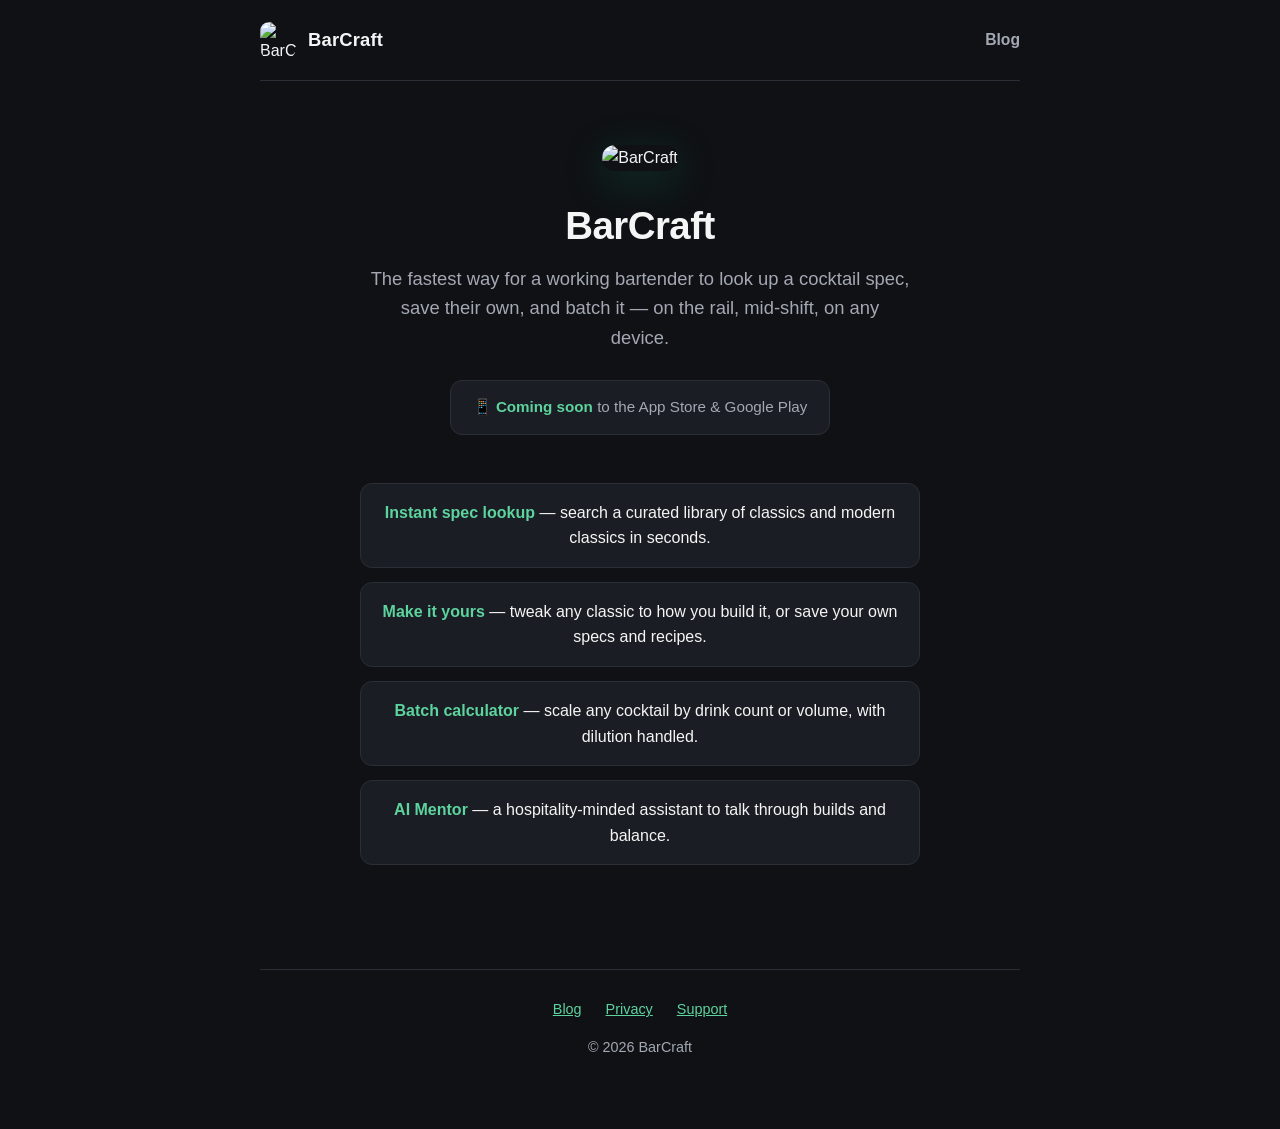
==== index.html @ f0ace75f "site: add Blog nav link (header + footer) on all pages Points barcraft.bar visitors to the new /blog" ====
<!DOCTYPE html>
<html lang="en">
<head>
  <meta charset="UTF-8" />
  <meta name="viewport" content="width=device-width, initial-scale=1.0" />
  <title>BarCraft — cocktail specs for working bartenders</title>
  <meta name="description" content="The fastest way for a working bartender to look up a cocktail spec, save their own, and batch it — on the rail, mid-shift, on any device." />
  <link rel="icon" href="assets/favicon.png" />
  <link rel="stylesheet" href="styles.css" />
</head>
<body>
  <header class="site-header wrap">
    <img src="assets/logo.png" alt="BarCraft logo" />
    <a href="index.html"><span class="name">BarCraft</span></a>
    <nav class="site-nav">
      <a href="blog/">Blog</a>
    </nav>
  </header>

  <main class="wrap">
    <section class="hero">
      <img class="logo" src="assets/logo.png" alt="BarCraft" />
      <h1>BarCraft</h1>
      <p class="tagline">The fastest way for a working bartender to look up a cocktail spec, save their own, and batch it — on the rail, mid-shift, on any device.</p>
      <div class="download">📱 <strong>Coming soon</strong> to the App Store &amp; Google Play</div>

      <ul class="features">
        <li><b>Instant spec lookup</b> — search a curated library of classics and modern classics in seconds.</li>
        <li><b>Make it yours</b> — tweak any classic to how you build it, or save your own specs and recipes.</li>
        <li><b>Batch calculator</b> — scale any cocktail by drink count or volume, with dilution handled.</li>
        <li><b>AI Mentor</b> — a hospitality-minded assistant to talk through builds and balance.</li>
      </ul>
    </section>
  </main>

  <footer class="site-footer wrap">
    <div>
      <a href="blog/">Blog</a>
      <a href="privacy.html">Privacy</a>
      <a href="support.html">Support</a>
    </div>
    <p>&copy; 2026 BarCraft</p>
  </footer>
</body>
</html>
---- styles.css ----
:root {
  --accent: #12996a;
  --accent-bright: #5dd39e;
  --bg: #0f1115;
  --surface: #1a1d23;
  --text: #f5f5f5;
  --muted: #a3a8b3;
  --border: #2a2e37;
  --maxw: 760px;
}

* { box-sizing: border-box; }

html { scroll-behavior: smooth; }

body {
  margin: 0;
  background: var(--bg);
  color: var(--text);
  font-family: -apple-system, BlinkMacSystemFont, "Segoe UI", Roboto, Helvetica, Arial, sans-serif;
  line-height: 1.6;
  -webkit-font-smoothing: antialiased;
}

a { color: var(--accent-bright); }
a:hover { color: #7fe3b6; }

.wrap {
  max-width: var(--maxw);
  margin: 0 auto;
  padding: 0 20px;
}

/* Header */
.site-header {
  display: flex;
  align-items: center;
  gap: 12px;
  padding: 22px 0;
  border-bottom: 1px solid var(--border);
}
.site-header img { width: 36px; height: 36px; border-radius: 9px; }
.site-header .name { font-weight: 700; font-size: 1.15rem; letter-spacing: 0.2px; }
.site-header a { color: var(--text); text-decoration: none; }
.site-nav { margin-left: auto; display: flex; gap: 20px; }
.site-nav a { color: var(--muted); font-weight: 600; font-size: 0.98rem; }
.site-nav a:hover { color: var(--accent-bright); }

/* Hero */
.hero {
  text-align: center;
  padding: 64px 0 40px;
}
.hero img.logo {
  width: 104px; height: 104px; border-radius: 24px;
  box-shadow: 0 10px 40px rgba(18, 153, 106, 0.25);
}
.hero h1 {
  font-size: 2.4rem;
  margin: 24px 0 8px;
  letter-spacing: -0.5px;
}
.hero .tagline {
  color: var(--muted);
  font-size: 1.15rem;
  max-width: 540px;
  margin: 0 auto 28px;
}

/* Download */
.download {
  display: inline-block;
  background: var(--surface);
  border: 1px solid var(--border);
  border-radius: 12px;
  padding: 14px 22px;
  color: var(--muted);
  font-size: 0.95rem;
}
.download strong { color: var(--accent-bright); }

/* Features */
.features {
  list-style: none;
  padding: 0;
  margin: 48px auto 0;
  max-width: 560px;
  display: grid;
  gap: 14px;
}
.features li {
  background: var(--surface);
  border: 1px solid var(--border);
  border-radius: 12px;
  padding: 16px 18px;
}
.features li b { color: var(--accent-bright); }

/* Content pages */
.page { padding: 40px 0 24px; }
.page h1 { font-size: 1.9rem; margin-bottom: 4px; }
.page .effective { color: var(--muted); font-size: 0.9rem; margin-top: 0; }
.page h2 { font-size: 1.25rem; margin-top: 36px; color: var(--accent-bright); }
.page ul { padding-left: 20px; }
.page li { margin: 6px 0; }

/* Footer */
.site-footer {
  border-top: 1px solid var(--border);
  margin-top: 64px;
  padding: 28px 0 56px;
  text-align: center;
  color: var(--muted);
  font-size: 0.9rem;
}
.site-footer a { margin: 0 10px; }

@media (max-width: 520px) {
  .hero { padding: 44px 0 28px; }
  .hero h1 { font-size: 1.9rem; }
  .hero .tagline { font-size: 1.05rem; }
}
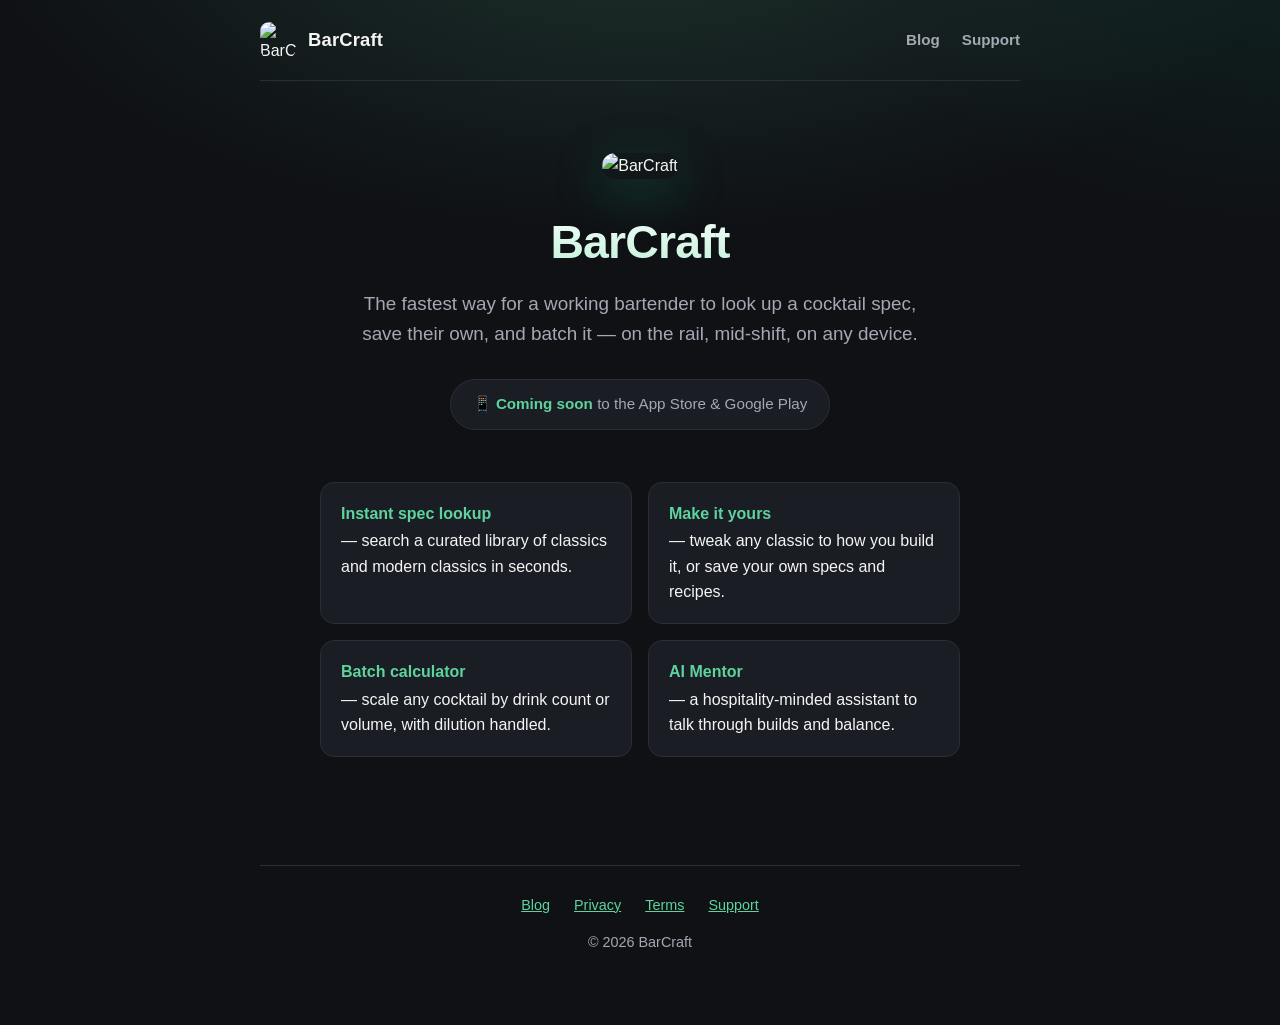
==== commit 8f601259: "site: add Terms of Use (EULA + UGC zero-tolerance) + refreshed landing design New terms.html (App St" ====
--- a/index.html
+++ b/index.html
@@ -10,10 +10,13 @@
 </head>
 <body>
   <header class="site-header wrap">
-    <img src="assets/logo.png" alt="BarCraft logo" />
-    <a href="index.html"><span class="name">BarCraft</span></a>
-    <nav class="site-nav">
+    <a class="brand" href="index.html">
+      <img src="assets/logo.png" alt="BarCraft logo" />
+      <span class="name">BarCraft</span>
+    </a>
+    <nav>
       <a href="blog/">Blog</a>
+      <a href="support.html">Support</a>
     </nav>
   </header>
 
@@ -37,6 +40,7 @@
     <div>
       <a href="blog/">Blog</a>
       <a href="privacy.html">Privacy</a>
+      <a href="terms.html">Terms</a>
       <a href="support.html">Support</a>
     </div>
     <p>&copy; 2026 BarCraft</p>
--- a/styles.css
+++ b/styles.css
@@ -20,6 +20,11 @@
   font-family: -apple-system, BlinkMacSystemFont, "Segoe UI", Roboto, Helvetica, Arial, sans-serif;
   line-height: 1.6;
   -webkit-font-smoothing: antialiased;
+  /* Soft green glow behind the hero so the page reads intentional, not flat. */
+  background-image:
+    radial-gradient(1100px 520px at 50% -8%, rgba(93, 211, 158, 0.16), transparent 60%),
+    radial-gradient(700px 400px at 100% 0%, rgba(18, 153, 106, 0.10), transparent 55%);
+  background-repeat: no-repeat;
 }
 
 a { color: var(--accent-bright); }
@@ -39,32 +44,41 @@
   padding: 22px 0;
   border-bottom: 1px solid var(--border);
 }
+.site-header .brand { display: flex; align-items: center; gap: 12px; }
 .site-header img { width: 36px; height: 36px; border-radius: 9px; }
 .site-header .name { font-weight: 700; font-size: 1.15rem; letter-spacing: 0.2px; }
 .site-header a { color: var(--text); text-decoration: none; }
-.site-nav { margin-left: auto; display: flex; gap: 20px; }
-.site-nav a { color: var(--muted); font-weight: 600; font-size: 0.98rem; }
-.site-nav a:hover { color: var(--accent-bright); }
+.site-header nav { margin-left: auto; display: flex; gap: 22px; }
+.site-header nav a {
+  color: var(--muted);
+  font-size: 0.95rem;
+  font-weight: 600;
+}
+.site-header nav a:hover { color: var(--accent-bright); }
 
 /* Hero */
 .hero {
   text-align: center;
-  padding: 64px 0 40px;
+  padding: 72px 0 44px;
 }
 .hero img.logo {
-  width: 104px; height: 104px; border-radius: 24px;
-  box-shadow: 0 10px 40px rgba(18, 153, 106, 0.25);
+  width: 112px; height: 112px; border-radius: 26px;
+  box-shadow: 0 14px 50px rgba(18, 153, 106, 0.35);
 }
 .hero h1 {
-  font-size: 2.4rem;
-  margin: 24px 0 8px;
-  letter-spacing: -0.5px;
+  font-size: 2.9rem;
+  margin: 26px 0 10px;
+  letter-spacing: -0.8px;
+  background: linear-gradient(180deg, #ffffff, #b7f0d4);
+  -webkit-background-clip: text;
+  background-clip: text;
+  color: transparent;
 }
 .hero .tagline {
   color: var(--muted);
-  font-size: 1.15rem;
-  max-width: 540px;
-  margin: 0 auto 28px;
+  font-size: 1.18rem;
+  max-width: 560px;
+  margin: 0 auto 30px;
 }
 
 /* Download */
@@ -72,8 +86,8 @@
   display: inline-block;
   background: var(--surface);
   border: 1px solid var(--border);
-  border-radius: 12px;
-  padding: 14px 22px;
+  border-radius: 999px;
+  padding: 12px 22px;
   color: var(--muted);
   font-size: 0.95rem;
 }
@@ -83,18 +97,25 @@
 .features {
   list-style: none;
   padding: 0;
-  margin: 48px auto 0;
-  max-width: 560px;
+  margin: 52px auto 0;
+  max-width: 640px;
   display: grid;
-  gap: 14px;
+  grid-template-columns: 1fr 1fr;
+  gap: 16px;
+  text-align: left;
 }
 .features li {
   background: var(--surface);
   border: 1px solid var(--border);
-  border-radius: 12px;
-  padding: 16px 18px;
+  border-radius: 14px;
+  padding: 18px 20px;
+  transition: transform 0.15s ease, border-color 0.15s ease;
 }
-.features li b { color: var(--accent-bright); }
+.features li:hover {
+  transform: translateY(-2px);
+  border-color: rgba(93, 211, 158, 0.45);
+}
+.features li b { color: var(--accent-bright); display: block; margin-bottom: 2px; }
 
 /* Content pages */
 .page { padding: 40px 0 24px; }
@@ -115,8 +136,10 @@
 }
 .site-footer a { margin: 0 10px; }
 
-@media (max-width: 520px) {
-  .hero { padding: 44px 0 28px; }
-  .hero h1 { font-size: 1.9rem; }
+@media (max-width: 560px) {
+  .hero { padding: 48px 0 30px; }
+  .hero h1 { font-size: 2.1rem; }
   .hero .tagline { font-size: 1.05rem; }
+  .features { grid-template-columns: 1fr; }
+  .site-header nav { gap: 16px; }
 }
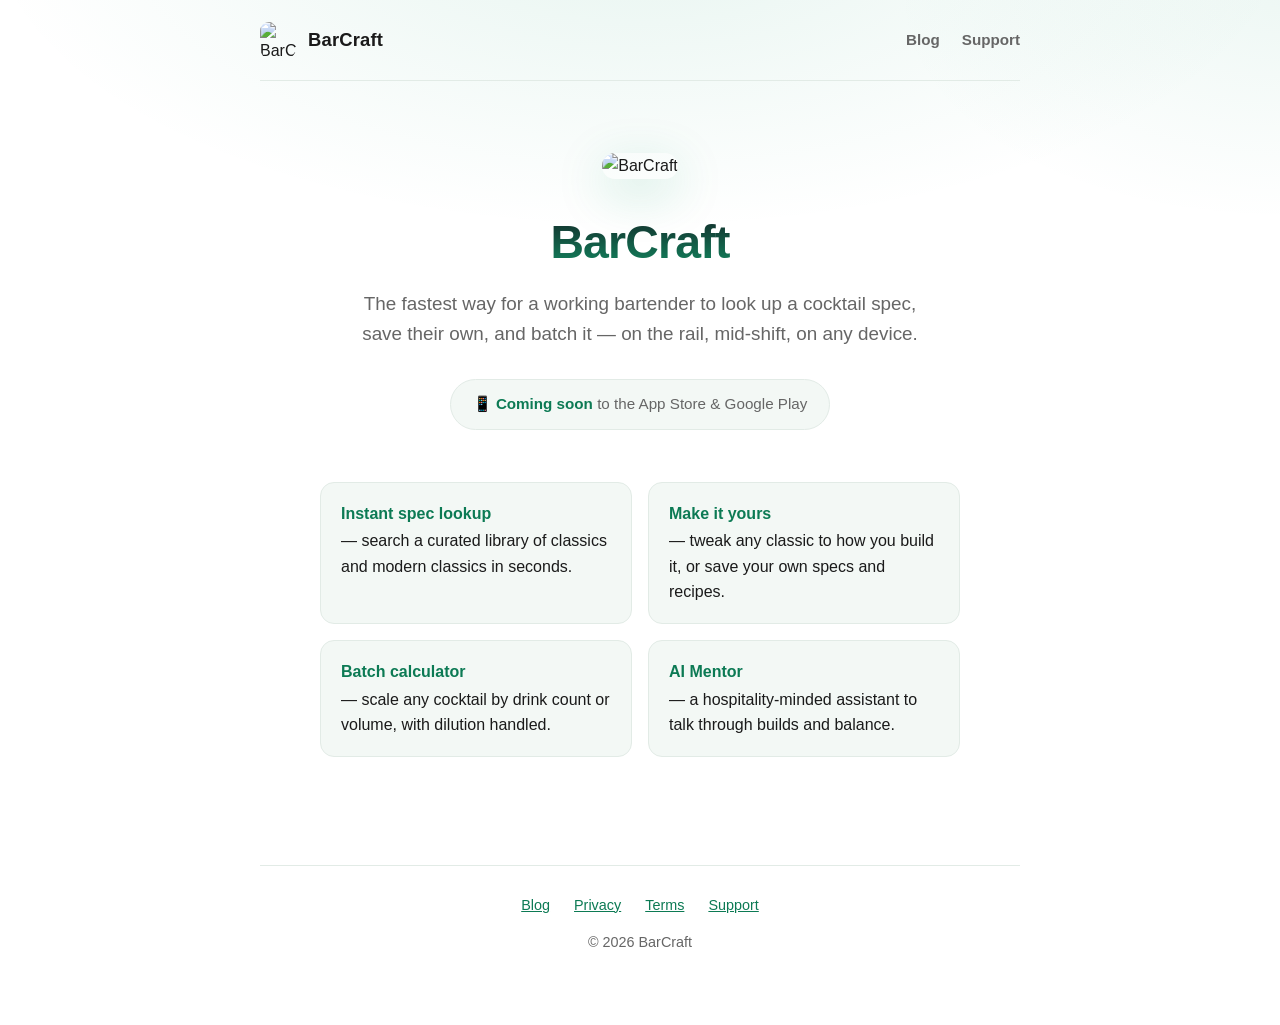
==== commit e42f1be4: "landing: light/dark theme parity + SEO (OG/Twitter/JSON-LD, robots, sitemap) - styles.css now flips " ====
--- a/index.html
+++ b/index.html
@@ -5,8 +5,42 @@
   <meta name="viewport" content="width=device-width, initial-scale=1.0" />
   <title>BarCraft — cocktail specs for working bartenders</title>
   <meta name="description" content="The fastest way for a working bartender to look up a cocktail spec, save their own, and batch it — on the rail, mid-shift, on any device." />
+  <link rel="canonical" href="https://barcraft.bar/" />
   <link rel="icon" href="assets/favicon.png" />
   <link rel="stylesheet" href="styles.css" />
+
+  <meta name="theme-color" media="(prefers-color-scheme: light)" content="#ffffff" />
+  <meta name="theme-color" media="(prefers-color-scheme: dark)" content="#0f1115" />
+
+  <meta property="og:type" content="website" />
+  <meta property="og:site_name" content="BarCraft" />
+  <meta property="og:title" content="BarCraft — cocktail specs for working bartenders" />
+  <meta property="og:description" content="Look up a cocktail spec, make it yours, and batch it — on the rail, mid-shift, on any device." />
+  <meta property="og:url" content="https://barcraft.bar/" />
+  <meta property="og:image" content="https://barcraft.bar/assets/og-image.png" />
+  <meta property="og:image:width" content="1200" />
+  <meta property="og:image:height" content="630" />
+  <meta property="og:image:alt" content="BarCraft — cocktail specs for working bartenders" />
+  <meta name="twitter:card" content="summary_large_image" />
+  <meta name="twitter:title" content="BarCraft — cocktail specs for working bartenders" />
+  <meta name="twitter:description" content="Look up a cocktail spec, make it yours, and batch it — on the rail, mid-shift, on any device." />
+  <meta name="twitter:image" content="https://barcraft.bar/assets/og-image.png" />
+
+  <script type="application/ld+json">
+  {
+    "@context": "https://schema.org",
+    "@type": "SoftwareApplication",
+    "name": "BarCraft",
+    "applicationCategory": "LifestyleApplication",
+    "applicationSubCategory": "Food & Drink",
+    "operatingSystem": "iOS, Android, Web",
+    "url": "https://barcraft.bar/",
+    "image": "https://barcraft.bar/assets/og-image.png",
+    "description": "The fastest way for a working bartender to look up a cocktail spec, save their own, and batch it — on the rail, mid-shift, on any device.",
+    "offers": { "@type": "Offer", "price": "0", "priceCurrency": "USD" },
+    "author": { "@type": "Organization", "name": "BarCraft", "url": "https://barcraft.bar/" }
+  }
+  </script>
 </head>
 <body>
   <header class="site-header wrap">
--- a/styles.css
+++ b/styles.css
@@ -1,12 +1,41 @@
+/* Palette tokens flip with the OS theme. Light values match the blog exporter's
+   template (services/blog_export.py) so home -> blog never changes appearance. */
 :root {
+  color-scheme: light dark;
   --accent: #12996a;
-  --accent-bright: #5dd39e;
-  --bg: #0f1115;
-  --surface: #1a1d23;
-  --text: #f5f5f5;
-  --muted: #a3a8b3;
-  --border: #2a2e37;
+  --accent-ink: #0c7a54;
+  --accent-hover: #12996a;
+  --accent-soft: rgba(18, 153, 106, 0.45);
+  --bg: #ffffff;
+  --surface: #f3f8f5;
+  --text: #1a1a1a;
+  --muted: #666666;
+  --border: #e2ebe6;
+  --glow-1: rgba(18, 153, 106, 0.10);
+  --glow-2: rgba(18, 153, 106, 0.07);
+  --logo-shadow: rgba(18, 153, 106, 0.22);
+  --wordmark-from: #14181f;
+  --wordmark-to: #12996a;
   --maxw: 760px;
+}
+
+@media (prefers-color-scheme: dark) {
+  :root {
+    --accent: #5dd39e;
+    --accent-ink: #5dd39e;
+    --accent-hover: #7fe3b6;
+    --accent-soft: rgba(93, 211, 158, 0.45);
+    --bg: #0f1115;
+    --surface: #1a1d23;
+    --text: #f5f5f5;
+    --muted: #a3a8b3;
+    --border: #2a2e37;
+    --glow-1: rgba(93, 211, 158, 0.16);
+    --glow-2: rgba(18, 153, 106, 0.10);
+    --logo-shadow: rgba(18, 153, 106, 0.35);
+    --wordmark-from: #ffffff;
+    --wordmark-to: #b7f0d4;
+  }
 }
 
 * { box-sizing: border-box; }
@@ -22,13 +51,13 @@
   -webkit-font-smoothing: antialiased;
   /* Soft green glow behind the hero so the page reads intentional, not flat. */
   background-image:
-    radial-gradient(1100px 520px at 50% -8%, rgba(93, 211, 158, 0.16), transparent 60%),
-    radial-gradient(700px 400px at 100% 0%, rgba(18, 153, 106, 0.10), transparent 55%);
+    radial-gradient(1100px 520px at 50% -8%, var(--glow-1), transparent 60%),
+    radial-gradient(700px 400px at 100% 0%, var(--glow-2), transparent 55%);
   background-repeat: no-repeat;
 }
 
-a { color: var(--accent-bright); }
-a:hover { color: #7fe3b6; }
+a { color: var(--accent-ink); }
+a:hover { color: var(--accent-hover); }
 
 .wrap {
   max-width: var(--maxw);
@@ -54,7 +83,7 @@
   font-size: 0.95rem;
   font-weight: 600;
 }
-.site-header nav a:hover { color: var(--accent-bright); }
+.site-header nav a:hover { color: var(--accent-ink); }
 
 /* Hero */
 .hero {
@@ -63,13 +92,13 @@
 }
 .hero img.logo {
   width: 112px; height: 112px; border-radius: 26px;
-  box-shadow: 0 14px 50px rgba(18, 153, 106, 0.35);
+  box-shadow: 0 14px 50px var(--logo-shadow);
 }
 .hero h1 {
   font-size: 2.9rem;
   margin: 26px 0 10px;
   letter-spacing: -0.8px;
-  background: linear-gradient(180deg, #ffffff, #b7f0d4);
+  background: linear-gradient(180deg, var(--wordmark-from), var(--wordmark-to));
   -webkit-background-clip: text;
   background-clip: text;
   color: transparent;
@@ -91,7 +120,7 @@
   color: var(--muted);
   font-size: 0.95rem;
 }
-.download strong { color: var(--accent-bright); }
+.download strong { color: var(--accent-ink); }
 
 /* Features */
 .features {
@@ -113,15 +142,15 @@
 }
 .features li:hover {
   transform: translateY(-2px);
-  border-color: rgba(93, 211, 158, 0.45);
+  border-color: var(--accent-soft);
 }
-.features li b { color: var(--accent-bright); display: block; margin-bottom: 2px; }
+.features li b { color: var(--accent-ink); display: block; margin-bottom: 2px; }
 
 /* Content pages */
 .page { padding: 40px 0 24px; }
 .page h1 { font-size: 1.9rem; margin-bottom: 4px; }
 .page .effective { color: var(--muted); font-size: 0.9rem; margin-top: 0; }
-.page h2 { font-size: 1.25rem; margin-top: 36px; color: var(--accent-bright); }
+.page h2 { font-size: 1.25rem; margin-top: 36px; color: var(--accent-ink); }
 .page ul { padding-left: 20px; }
 .page li { margin: 6px 0; }
 
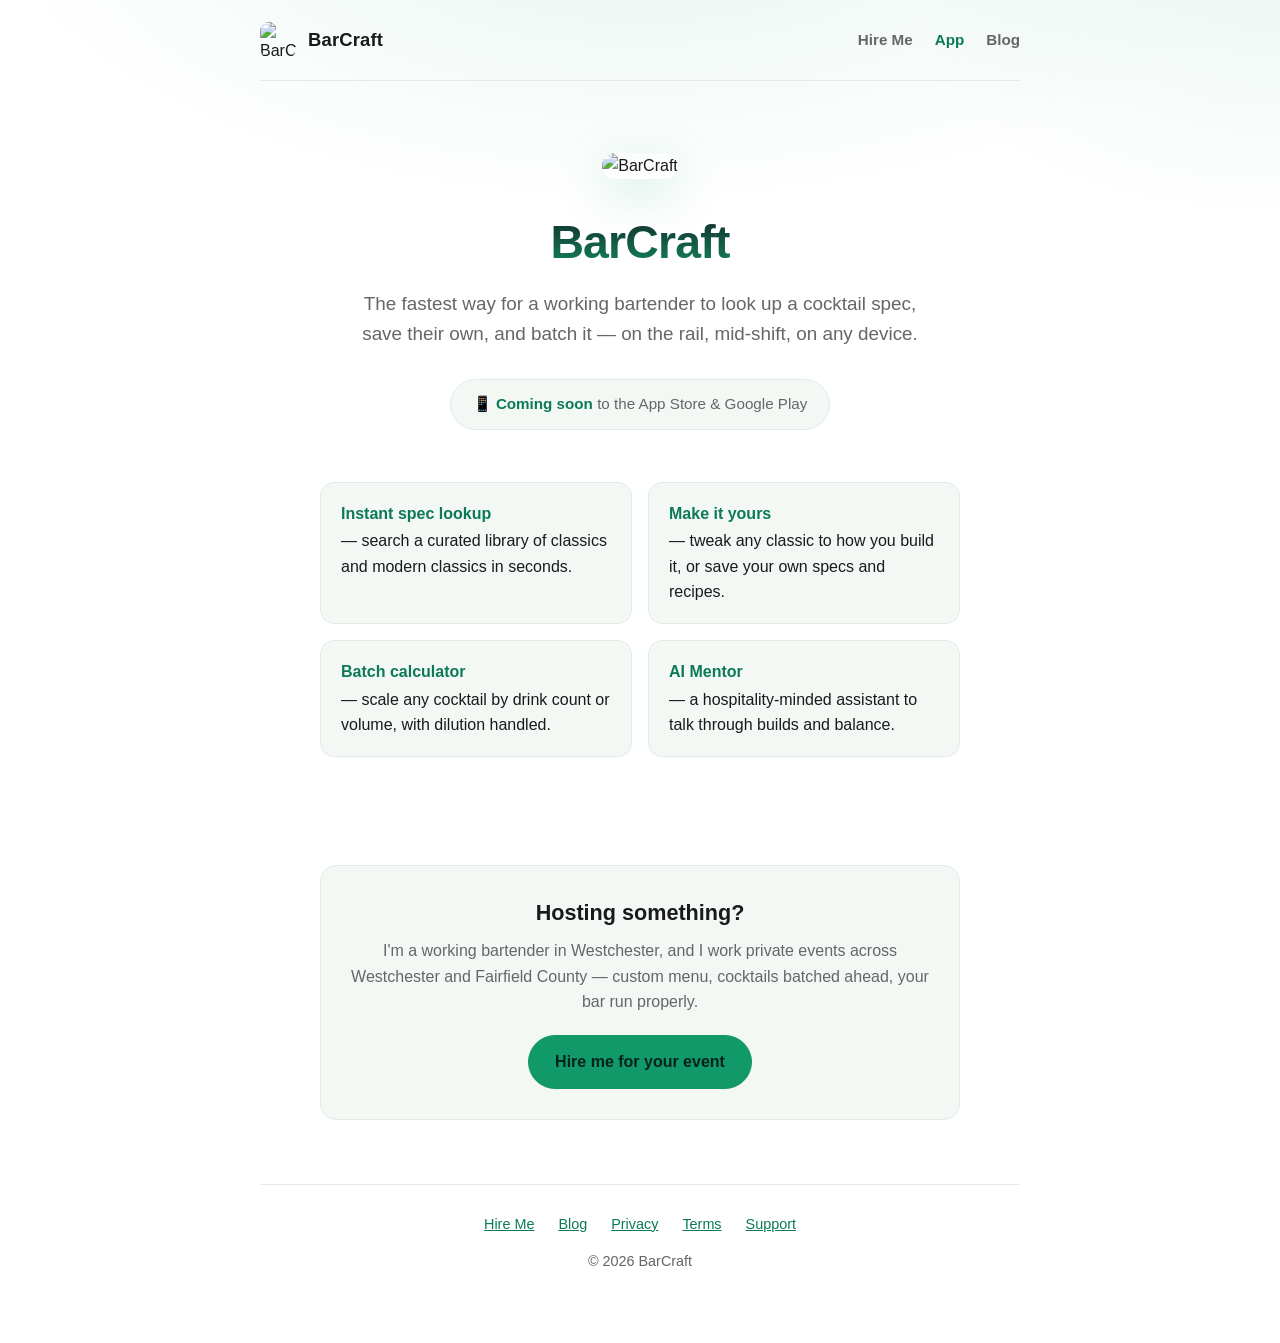
==== commit ea921f97: "site: add the Hire Me page — private event bartending (D65) barcraft.bar becomes a two-door site: Hi" ====
--- a/index.html
+++ b/index.html
@@ -49,8 +49,9 @@
       <span class="name">BarCraft</span>
     </a>
     <nav>
+      <a href="hire.html">Hire Me</a>
+      <a href="index.html" class="is-current">App</a>
       <a href="blog/">Blog</a>
-      <a href="support.html">Support</a>
     </nav>
   </header>
 
@@ -68,10 +69,21 @@
         <li><b>AI Mentor</b> — a hospitality-minded assistant to talk through builds and balance.</li>
       </ul>
     </section>
+
+    <!-- Cross-door: the app and the event work are the same person, and each sells the other. -->
+    <section class="cross-door">
+      <h2>Hosting something?</h2>
+      <p>
+        I'm a working bartender in Westchester, and I work private events across Westchester and
+        Fairfield County — custom menu, cocktails batched ahead, your bar run properly.
+      </p>
+      <a class="btn btn-primary" href="hire.html">Hire me for your event</a>
+    </section>
   </main>
 
   <footer class="site-footer wrap">
     <div>
+      <a href="hire.html">Hire Me</a>
       <a href="blog/">Blog</a>
       <a href="privacy.html">Privacy</a>
       <a href="terms.html">Terms</a>
--- a/styles.css
+++ b/styles.css
@@ -146,6 +146,19 @@
 }
 .features li b { color: var(--accent-ink); display: block; margin-bottom: 2px; }
 
+/* Cross-door CTA on the app landing -> hire page */
+.cross-door {
+  max-width: 640px;
+  margin: 64px auto 0;
+  background: var(--surface);
+  border: 1px solid var(--border);
+  border-radius: 16px;
+  padding: 30px 28px;
+  text-align: center;
+}
+.cross-door h2 { margin: 0 0 8px; font-size: 1.35rem; }
+.cross-door p { color: var(--muted); margin: 0 0 20px; }
+
 /* Content pages */
 .page { padding: 40px 0 24px; }
 .page h1 { font-size: 1.9rem; margin-bottom: 4px; }
@@ -165,10 +178,315 @@
 }
 .site-footer a { margin: 0 10px; }
 
+/* =============================================================================================
+   Private events / hire page (hire.html, D64)
+   Wider than the app pages — it carries a rate card, a gallery, and a form. Uses the same
+   tokens so home -> hire -> blog never changes appearance.
+   ============================================================================================= */
+
+.site-header nav a.is-current { color: var(--accent-ink); }
+
+.hire-hero,
+.hire-section,
+.stat-strip { max-width: 940px; }
+
+/* Hero */
+.hire-hero { padding: 64px 0 8px; text-align: center; }
+.eyebrow {
+  text-transform: uppercase;
+  letter-spacing: 1.4px;
+  font-size: 0.78rem;
+  font-weight: 700;
+  color: var(--accent-ink);
+  margin: 0 0 14px;
+}
+.hire-hero h1 {
+  font-size: 3.1rem;
+  line-height: 1.08;
+  letter-spacing: -1.2px;
+  margin: 0 0 18px;
+}
+.lede {
+  color: var(--muted);
+  font-size: 1.2rem;
+  max-width: 620px;
+  margin: 0 auto 32px;
+}
+.hero-cta { display: flex; gap: 12px; justify-content: center; flex-wrap: wrap; }
+.hero-trust {
+  margin-top: 26px;
+  color: var(--muted);
+  font-size: 0.9rem;
+}
+.hero-trust strong { color: var(--text); font-weight: 600; }
+
+/* Buttons */
+.btn {
+  display: inline-block;
+  border-radius: 999px;
+  padding: 13px 26px;
+  font-weight: 600;
+  font-size: 1rem;
+  text-decoration: none;
+  border: 1px solid transparent;
+  cursor: pointer;
+  transition: transform 0.15s ease, border-color 0.15s ease, background 0.15s ease;
+}
+.btn:hover { transform: translateY(-1px); }
+.btn-primary { background: var(--accent); color: #05231a; border-color: var(--accent); }
+.btn-primary:hover { background: var(--accent-hover); color: #05231a; }
+.btn-primary:disabled { opacity: 0.55; cursor: default; transform: none; }
+.btn-ghost { background: transparent; color: var(--text); border-color: var(--border); }
+.btn-ghost:hover { border-color: var(--accent-soft); color: var(--accent-ink); }
+.btn-wide { width: 100%; margin-top: 8px; font-size: 1.05rem; padding: 15px 26px; }
+
+/* Credibility strip */
+.stat-strip {
+  list-style: none;
+  padding: 0;
+  margin: 46px auto 0;
+  display: grid;
+  grid-template-columns: repeat(3, 1fr);
+  gap: 16px;
+  text-align: center;
+}
+.stat-strip li {
+  background: var(--surface);
+  border: 1px solid var(--border);
+  border-radius: 14px;
+  padding: 20px 18px;
+}
+.stat-strip b {
+  display: block;
+  font-size: 1.5rem;
+  color: var(--accent-ink);
+  letter-spacing: -0.5px;
+}
+.stat-strip span { display: block; color: var(--muted); font-size: 0.9rem; margin-top: 4px; }
+
+/* Sections */
+.hire-section { padding: 60px 0 0; }
+.hire-section h2 {
+  font-size: 1.85rem;
+  letter-spacing: -0.5px;
+  margin: 0 0 10px;
+}
+.section-lede { color: var(--muted); margin: 0 0 26px; max-width: 620px; }
+
+/* Service cards */
+.cards {
+  display: grid;
+  grid-template-columns: 1fr 1fr;
+  gap: 18px;
+  margin-top: 22px;
+}
+.card {
+  background: var(--surface);
+  border: 1px solid var(--border);
+  border-radius: 16px;
+  padding: 24px;
+  display: flex;
+  flex-direction: column;
+  transition: transform 0.15s ease, border-color 0.15s ease;
+}
+.card:hover { transform: translateY(-2px); border-color: var(--accent-soft); }
+.card h3 { margin: 0 0 8px; font-size: 1.15rem; }
+.card p { margin: 0; color: var(--muted); }
+.card-price {
+  margin-top: auto;
+  padding-top: 16px;
+  color: var(--accent-ink) !important;
+  font-weight: 700;
+  font-size: 0.95rem;
+}
+
+/* Rate card */
+.rate-card {
+  width: 100%;
+  border-collapse: collapse;
+  background: var(--surface);
+  border: 1px solid var(--border);
+  border-radius: 16px;
+  overflow: hidden;
+}
+.rate-card th,
+.rate-card td {
+  padding: 15px 22px;
+  text-align: left;
+  border-bottom: 1px solid var(--border);
+  vertical-align: top;
+}
+.rate-card tr:last-child th,
+.rate-card tr:last-child td { border-bottom: none; }
+.rate-card th { font-weight: 600; }
+.rate-card th span {
+  display: block;
+  font-weight: 400;
+  color: var(--muted);
+  font-size: 0.88rem;
+  margin-top: 2px;
+}
+.rate-card td {
+  text-align: right;
+  white-space: nowrap;
+  font-variant-numeric: tabular-nums;
+  font-weight: 600;
+}
+.rate-headline th,
+.rate-headline td { background: var(--bg); font-size: 1.1rem; padding-top: 20px; padding-bottom: 20px; }
+.rate-headline td { color: var(--accent-ink); font-size: 1.5rem; letter-spacing: -0.5px; }
+
+/* Included list */
+.included { margin-top: 34px; }
+.included h3 { font-size: 1.15rem; margin: 0 0 12px; }
+.included ul { padding-left: 20px; margin: 0; }
+.included li { margin: 8px 0; color: var(--muted); }
+.included li b { color: var(--text); }
+.fine { color: var(--muted); font-size: 0.9rem; margin-top: 18px; }
+
+/* Process */
+.steps { counter-reset: step; list-style: none; padding: 0; margin: 22px 0 0; }
+.steps li {
+  counter-increment: step;
+  position: relative;
+  padding: 0 0 22px 52px;
+  color: var(--muted);
+}
+.steps li::before {
+  content: counter(step);
+  position: absolute;
+  left: 0;
+  top: -2px;
+  width: 34px;
+  height: 34px;
+  border-radius: 50%;
+  background: var(--surface);
+  border: 1px solid var(--border);
+  color: var(--accent-ink);
+  font-weight: 700;
+  display: grid;
+  place-items: center;
+}
+.steps li b { color: var(--text); }
+
+/* Gallery */
+.gallery { display: grid; grid-template-columns: repeat(3, 1fr); gap: 14px; }
+.shot {
+  margin: 0;
+  aspect-ratio: 4 / 3;
+  border-radius: 14px;
+  overflow: hidden;
+  background: var(--surface);
+  border: 1px solid var(--border);
+}
+.shot img { width: 100%; height: 100%; object-fit: cover; display: block; }
+.shot.is-placeholder {
+  display: grid;
+  place-items: center;
+  border-style: dashed;
+}
+.shot.is-placeholder span { color: var(--muted); font-size: 0.85rem; }
+
+/* Quotes */
+.quotes { display: grid; grid-template-columns: 1fr 1fr; gap: 18px; }
+.quote {
+  margin: 0;
+  background: var(--surface);
+  border: 1px solid var(--border);
+  border-left: 3px solid var(--accent);
+  border-radius: 14px;
+  padding: 22px 24px;
+}
+.quote p { margin: 0 0 12px; font-size: 1.05rem; }
+.quote cite { color: var(--muted); font-style: normal; font-size: 0.9rem; }
+.quote.is-placeholder { border-style: dashed; border-left-style: solid; opacity: 0.7; }
+
+/* Service areas */
+.areas { display: grid; grid-template-columns: repeat(3, 1fr); gap: 22px; }
+.areas h3 { font-size: 1rem; margin: 0 0 8px; color: var(--accent-ink); }
+.areas p { margin: 0; color: var(--muted); font-size: 0.93rem; line-height: 1.8; }
+
+/* FAQ */
+.faq details {
+  background: var(--surface);
+  border: 1px solid var(--border);
+  border-radius: 12px;
+  padding: 16px 20px;
+  margin-bottom: 10px;
+}
+.faq summary { cursor: pointer; font-weight: 600; list-style: none; }
+.faq summary::-webkit-details-marker { display: none; }
+.faq summary::after { content: "+"; float: right; color: var(--accent-ink); font-weight: 700; }
+.faq details[open] summary::after { content: "\2013"; }
+.faq details p { color: var(--muted); margin: 12px 0 0; }
+
+/* Inquiry form */
+.inquiry { margin-top: 8px; }
+.inquiry .row { margin-bottom: 16px; }
+.inquiry .row.two { display: grid; grid-template-columns: 1fr 1fr; gap: 16px; }
+.inquiry label { display: block; font-weight: 600; font-size: 0.93rem; }
+.inquiry .req { color: var(--accent-ink); }
+.inquiry input,
+.inquiry select,
+.inquiry textarea {
+  width: 100%;
+  margin-top: 6px;
+  padding: 12px 14px;
+  border-radius: 10px;
+  border: 1px solid var(--border);
+  background: var(--bg);
+  color: var(--text);
+  font: inherit;
+  font-weight: 400;
+}
+.inquiry input:focus,
+.inquiry select:focus,
+.inquiry textarea:focus {
+  outline: none;
+  border-color: var(--accent);
+  box-shadow: 0 0 0 3px var(--glow-1);
+}
+.inquiry textarea { resize: vertical; }
+.inquiry .hint { color: var(--muted); font-size: 0.85rem; margin: -8px 0 16px; }
+/* Honeypot — off-screen rather than display:none, which some bots skip. */
+.hp {
+  position: absolute;
+  left: -9999px;
+  width: 1px;
+  height: 1px;
+  overflow: hidden;
+}
+.form-status { min-height: 1.4em; margin: 14px 0 0; font-size: 0.95rem; color: var(--muted); }
+.form-status.is-ok { color: var(--accent-ink); font-weight: 600; }
+.form-status.is-error { color: #cf4429; }
+@media (prefers-color-scheme: dark) {
+  .form-status.is-error { color: #ff8b73; }
+}
+
+@media (max-width: 820px) {
+  .cards,
+  .quotes,
+  .inquiry .row.two { grid-template-columns: 1fr; }
+  .areas { grid-template-columns: 1fr 1fr; }
+  .stat-strip { grid-template-columns: 1fr; }
+}
+
 @media (max-width: 560px) {
   .hero { padding: 48px 0 30px; }
   .hero h1 { font-size: 2.1rem; }
   .hero .tagline { font-size: 1.05rem; }
   .features { grid-template-columns: 1fr; }
   .site-header nav { gap: 16px; }
-}
+
+  .hire-hero { padding: 44px 0 4px; }
+  .hire-hero h1 { font-size: 2.2rem; }
+  .lede { font-size: 1.05rem; }
+  .hire-section { padding: 46px 0 0; }
+  .hire-section h2 { font-size: 1.5rem; }
+  .areas,
+  .gallery { grid-template-columns: 1fr 1fr; }
+  .rate-card th,
+  .rate-card td { padding: 13px 15px; }
+  .rate-headline td { font-size: 1.3rem; }
+  .btn { width: 100%; text-align: center; }
+}
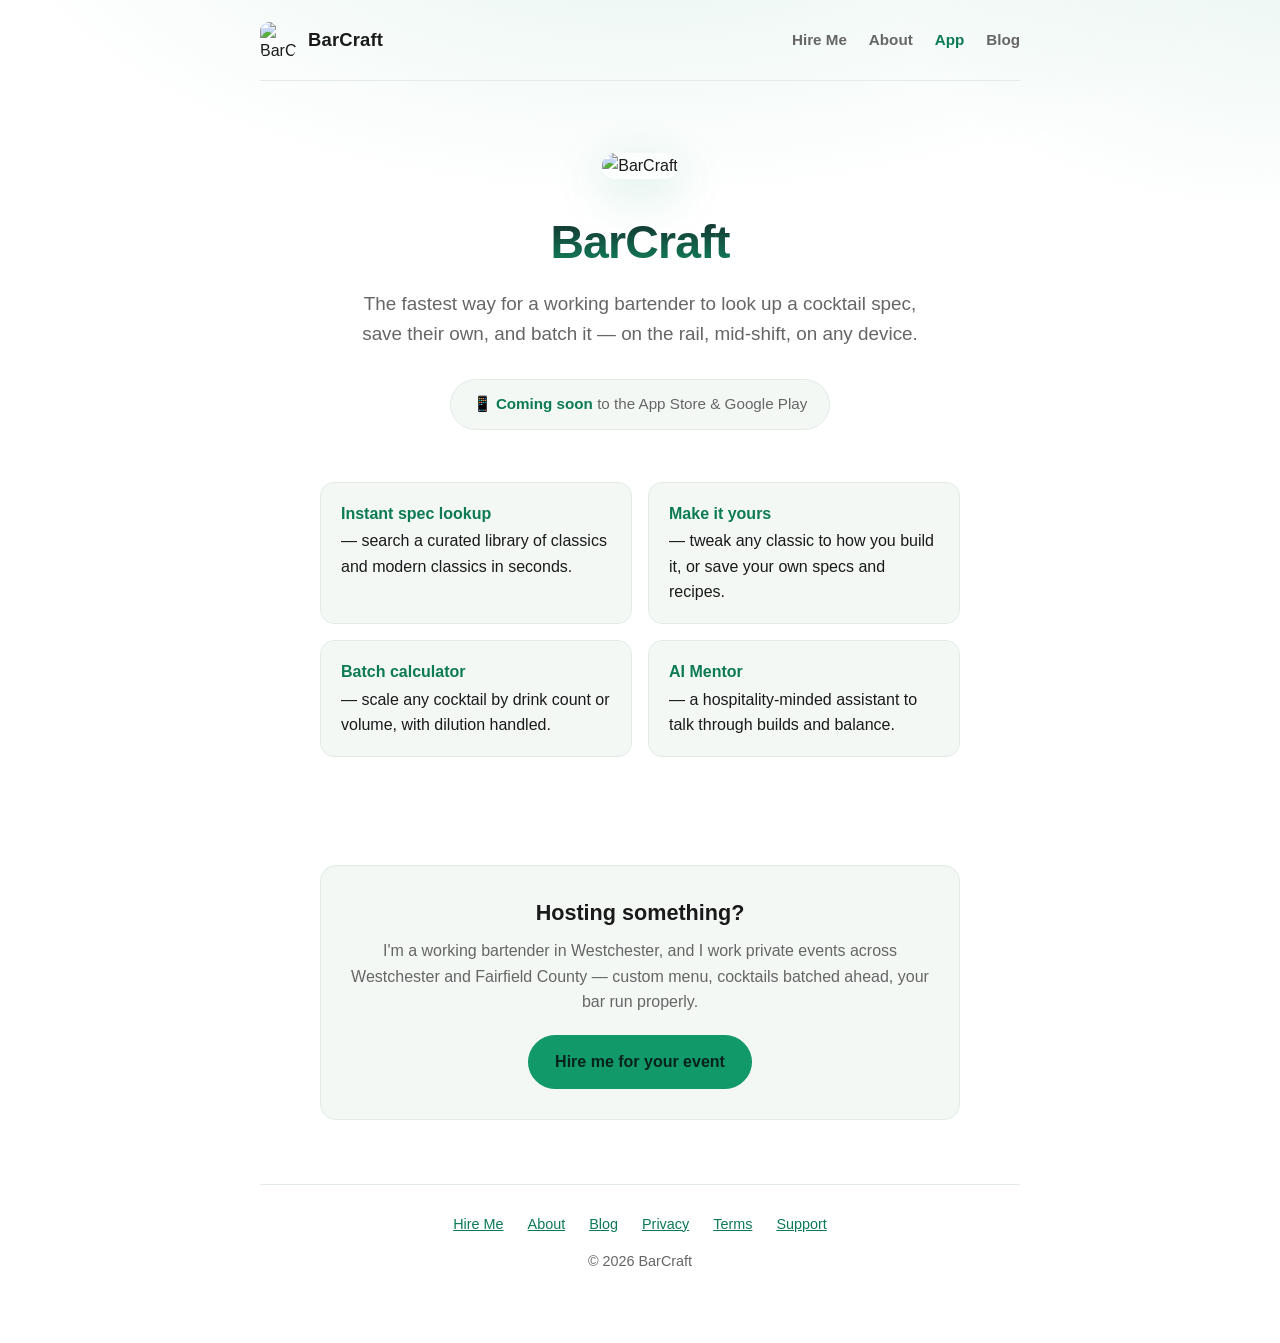
==== commit 498f223a: "site: About page, bio on the hire page, and drop-off repriced - New about.html — twelve years, the R" ====
--- a/index.html
+++ b/index.html
@@ -50,6 +50,7 @@
     </a>
     <nav>
       <a href="hire.html">Hire Me</a>
+      <a href="about.html">About</a>
       <a href="index.html" class="is-current">App</a>
       <a href="blog/">Blog</a>
     </nav>
@@ -84,6 +85,7 @@
   <footer class="site-footer wrap">
     <div>
       <a href="hire.html">Hire Me</a>
+      <a href="about.html">About</a>
       <a href="blog/">Blog</a>
       <a href="privacy.html">Privacy</a>
       <a href="terms.html">Terms</a>
--- a/styles.css
+++ b/styles.css
@@ -299,6 +299,14 @@
   font-weight: 700;
   font-size: 0.95rem;
 }
+/* Featured card — spans the grid so it reads as an upgrade, not a fifth equal item. */
+.card-wide {
+  grid-column: 1 / -1;
+  border-color: var(--accent-soft);
+  background: linear-gradient(180deg, var(--surface), var(--bg));
+}
+.card-wide p + p { margin-top: 12px; }
+.card-wide b { color: var(--text); }
 
 /* Rate card */
 .rate-card {
@@ -386,6 +394,60 @@
   border-style: dashed;
 }
 .shot.is-placeholder span { color: var(--muted); font-size: 0.85rem; }
+
+/* Bio block — the short "who you're hiring" on hire.html, and the lead section of about.html.
+   Portrait left, prose right; stacks under 820px. */
+.bio {
+  display: grid;
+  grid-template-columns: 260px 1fr;
+  gap: 30px;
+  align-items: start;
+  margin-top: 22px;
+}
+/* While there's no portrait, the bio runs full width rather than squeezing into the
+   260px portrait column. Remove the class from about.html when a photo lands. */
+.bio.no-portrait { grid-template-columns: 1fr; }
+.portrait {
+  margin: 0;
+  aspect-ratio: 4 / 5;
+  border-radius: 16px;
+  overflow: hidden;
+  background: var(--surface);
+  border: 1px solid var(--border);
+}
+.portrait img { width: 100%; height: 100%; object-fit: cover; display: block; }
+.portrait.is-placeholder {
+  display: grid;
+  place-items: center;
+  border-style: dashed;
+  text-align: center;
+  padding: 16px;
+}
+.portrait.is-placeholder span { color: var(--muted); font-size: 0.85rem; line-height: 1.5; }
+.bio-body p { margin: 0 0 14px; color: var(--muted); }
+.bio-body p:last-child { margin-bottom: 0; }
+.bio-body b { color: var(--text); font-weight: 600; }
+.bio-more { display: inline-block; margin-top: 4px; font-weight: 600; text-decoration: none; }
+.bio-more:hover { text-decoration: underline; }
+
+/* Work history (about.html) */
+.history { list-style: none; padding: 0; margin: 22px 0 0; }
+.history li { padding: 20px 0; border-top: 1px solid var(--border); }
+.history li:last-child { border-bottom: 1px solid var(--border); }
+.history .when {
+  margin: 0;
+  color: var(--accent-ink);
+  font-size: 0.82rem;
+  font-weight: 700;
+  letter-spacing: 0.4px;
+  text-transform: uppercase;
+}
+.history h3 { margin: 4px 0 0; font-size: 1.1rem; }
+.history li p:not(.when) { margin: 6px 0 0; color: var(--muted); font-size: 0.95rem; }
+
+/* The closing CTA on about.html reuses .cross-door inside a .hire-section, which would
+   otherwise stack both spacings. */
+.hire-section > .cross-door { margin-top: 0; }
 
 /* Quotes */
 .quotes { display: grid; grid-template-columns: 1fr 1fr; gap: 18px; }
@@ -469,6 +531,8 @@
   .inquiry .row.two { grid-template-columns: 1fr; }
   .areas { grid-template-columns: 1fr 1fr; }
   .stat-strip { grid-template-columns: 1fr; }
+  .bio { grid-template-columns: 1fr; gap: 24px; }
+  .portrait { max-width: 280px; }
 }
 
 @media (max-width: 560px) {
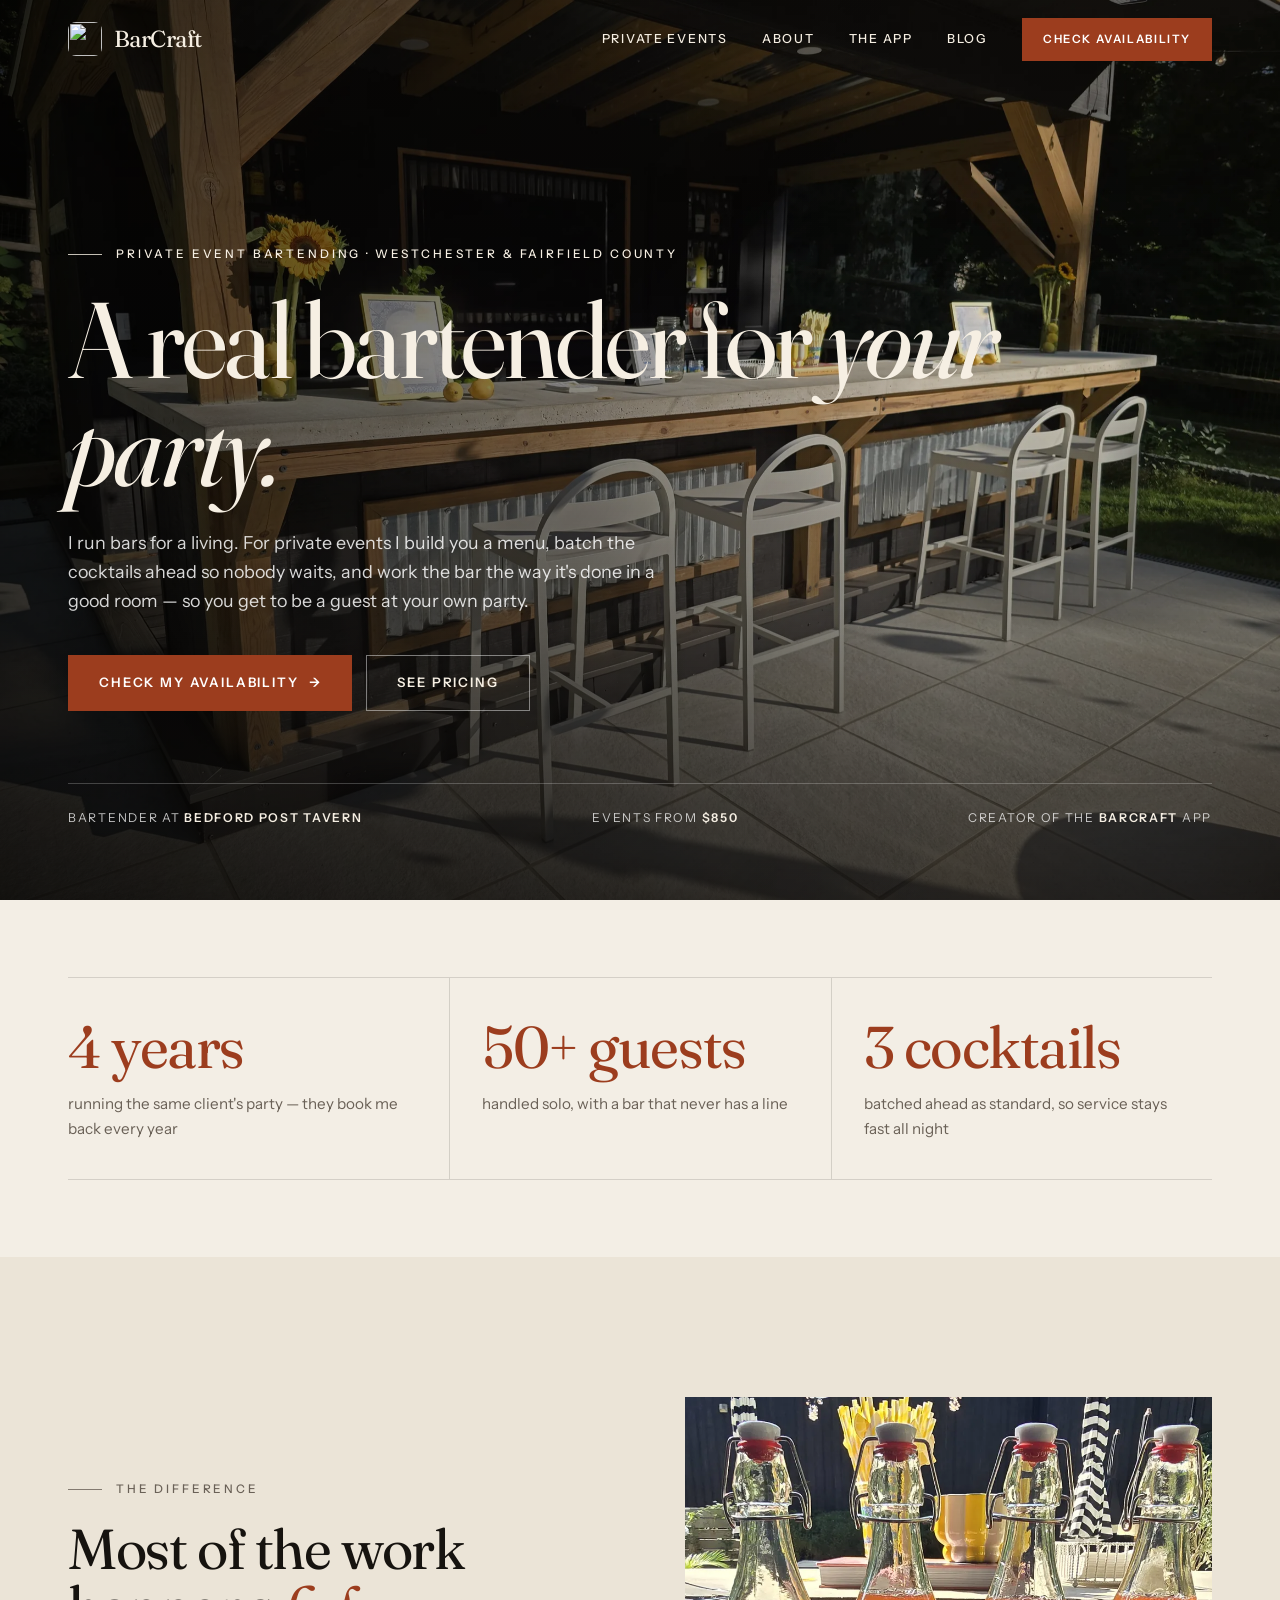
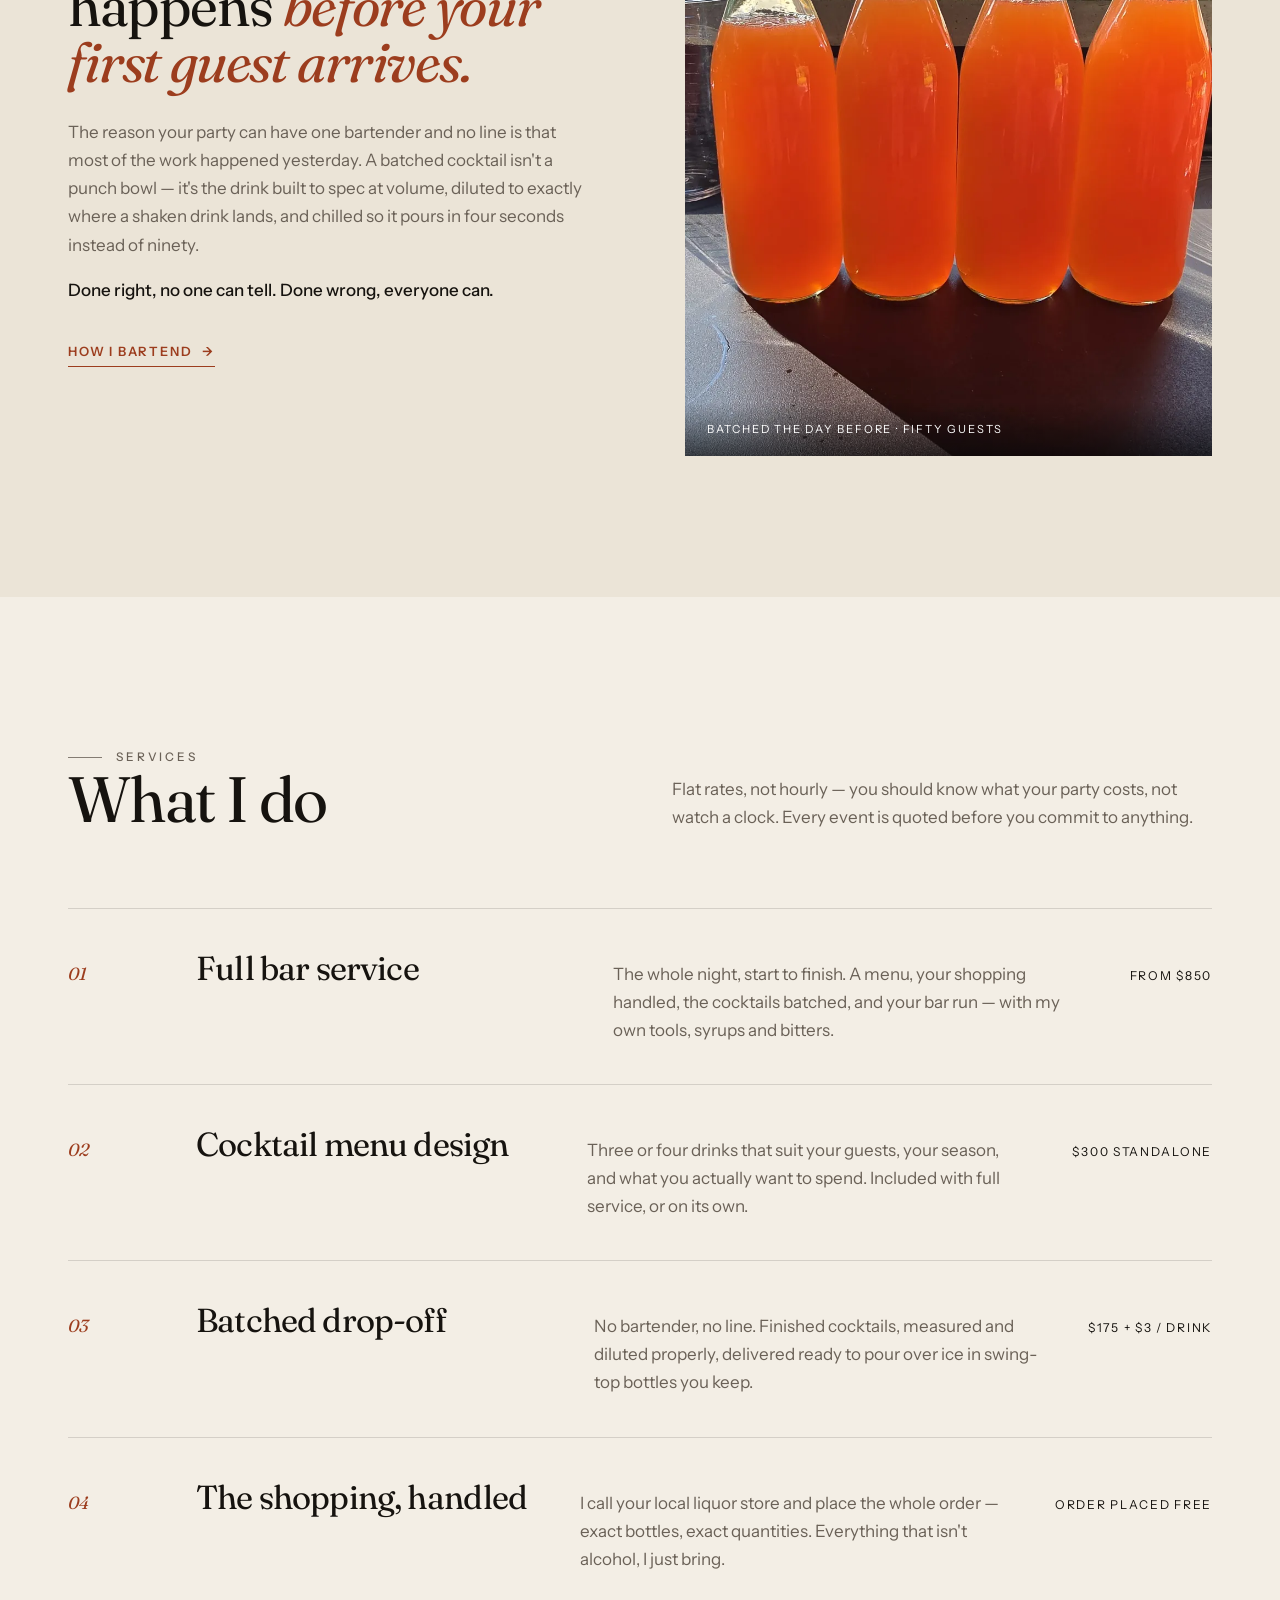
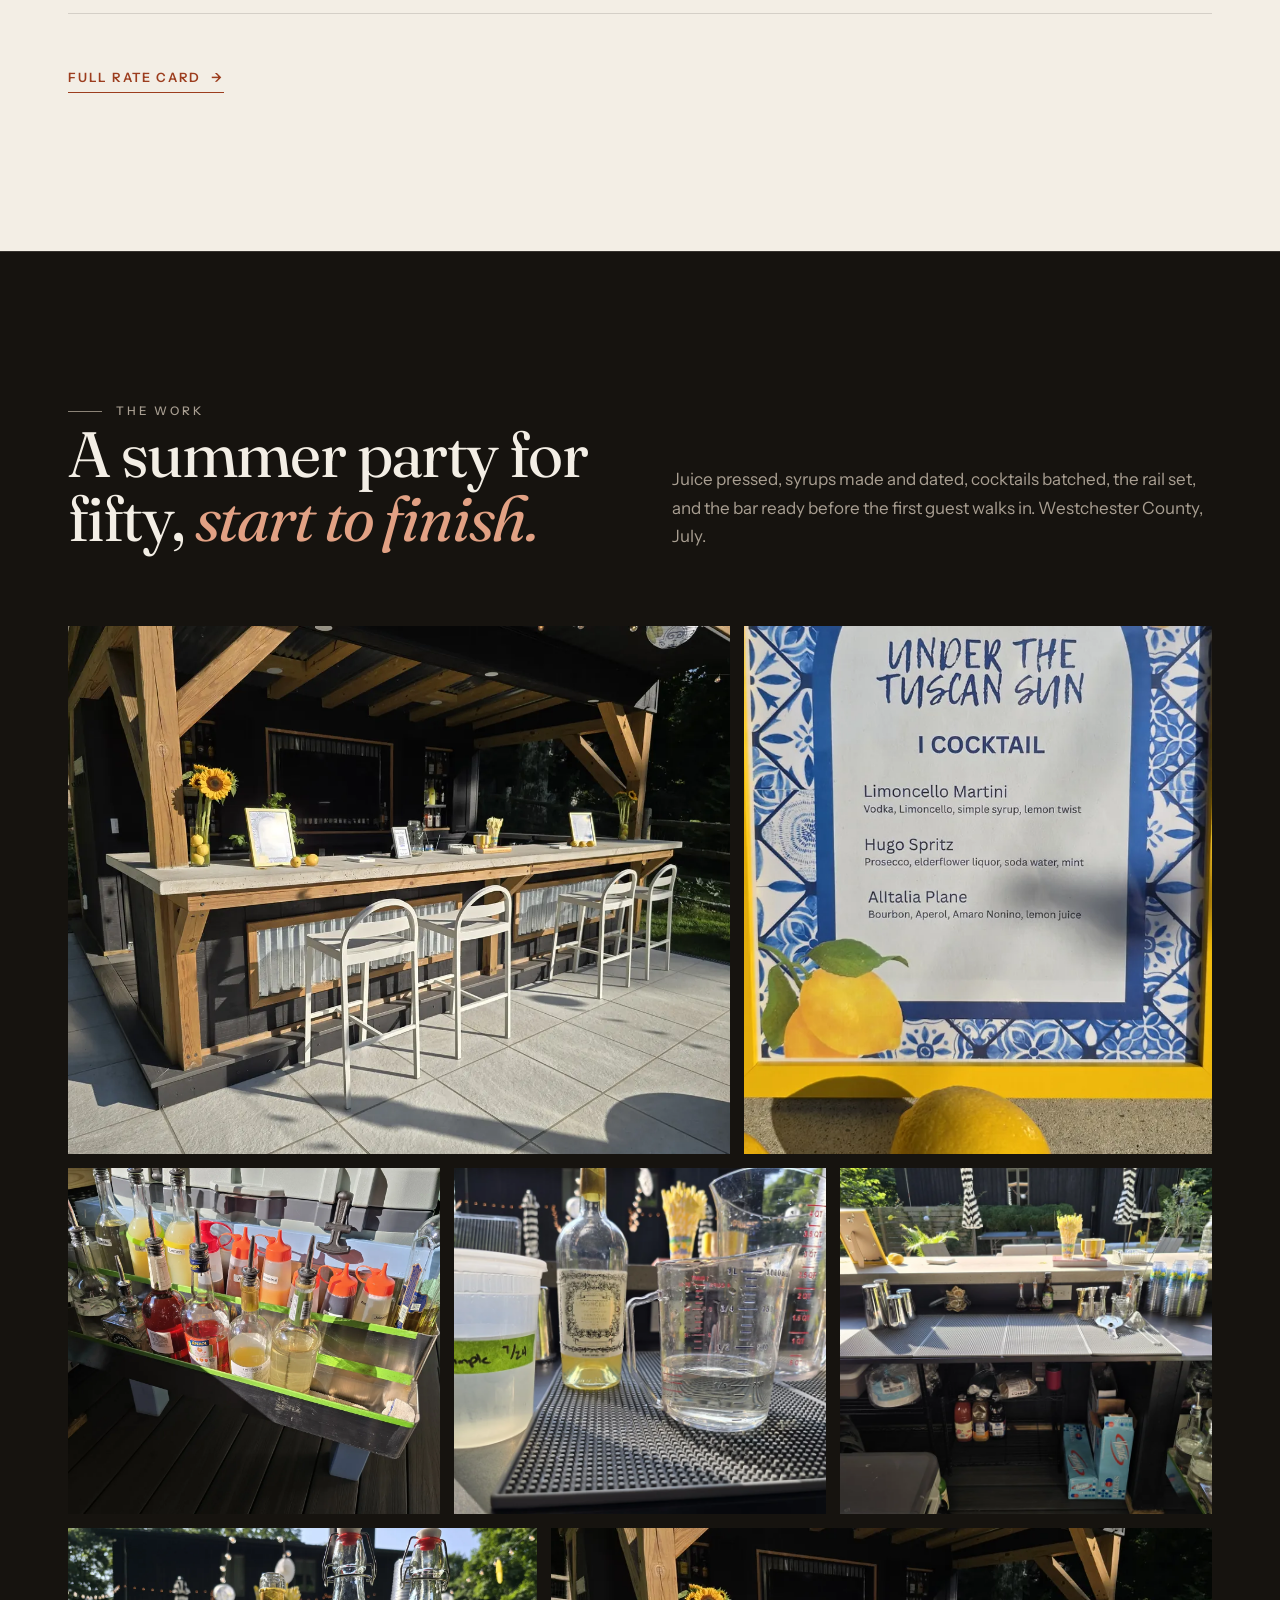
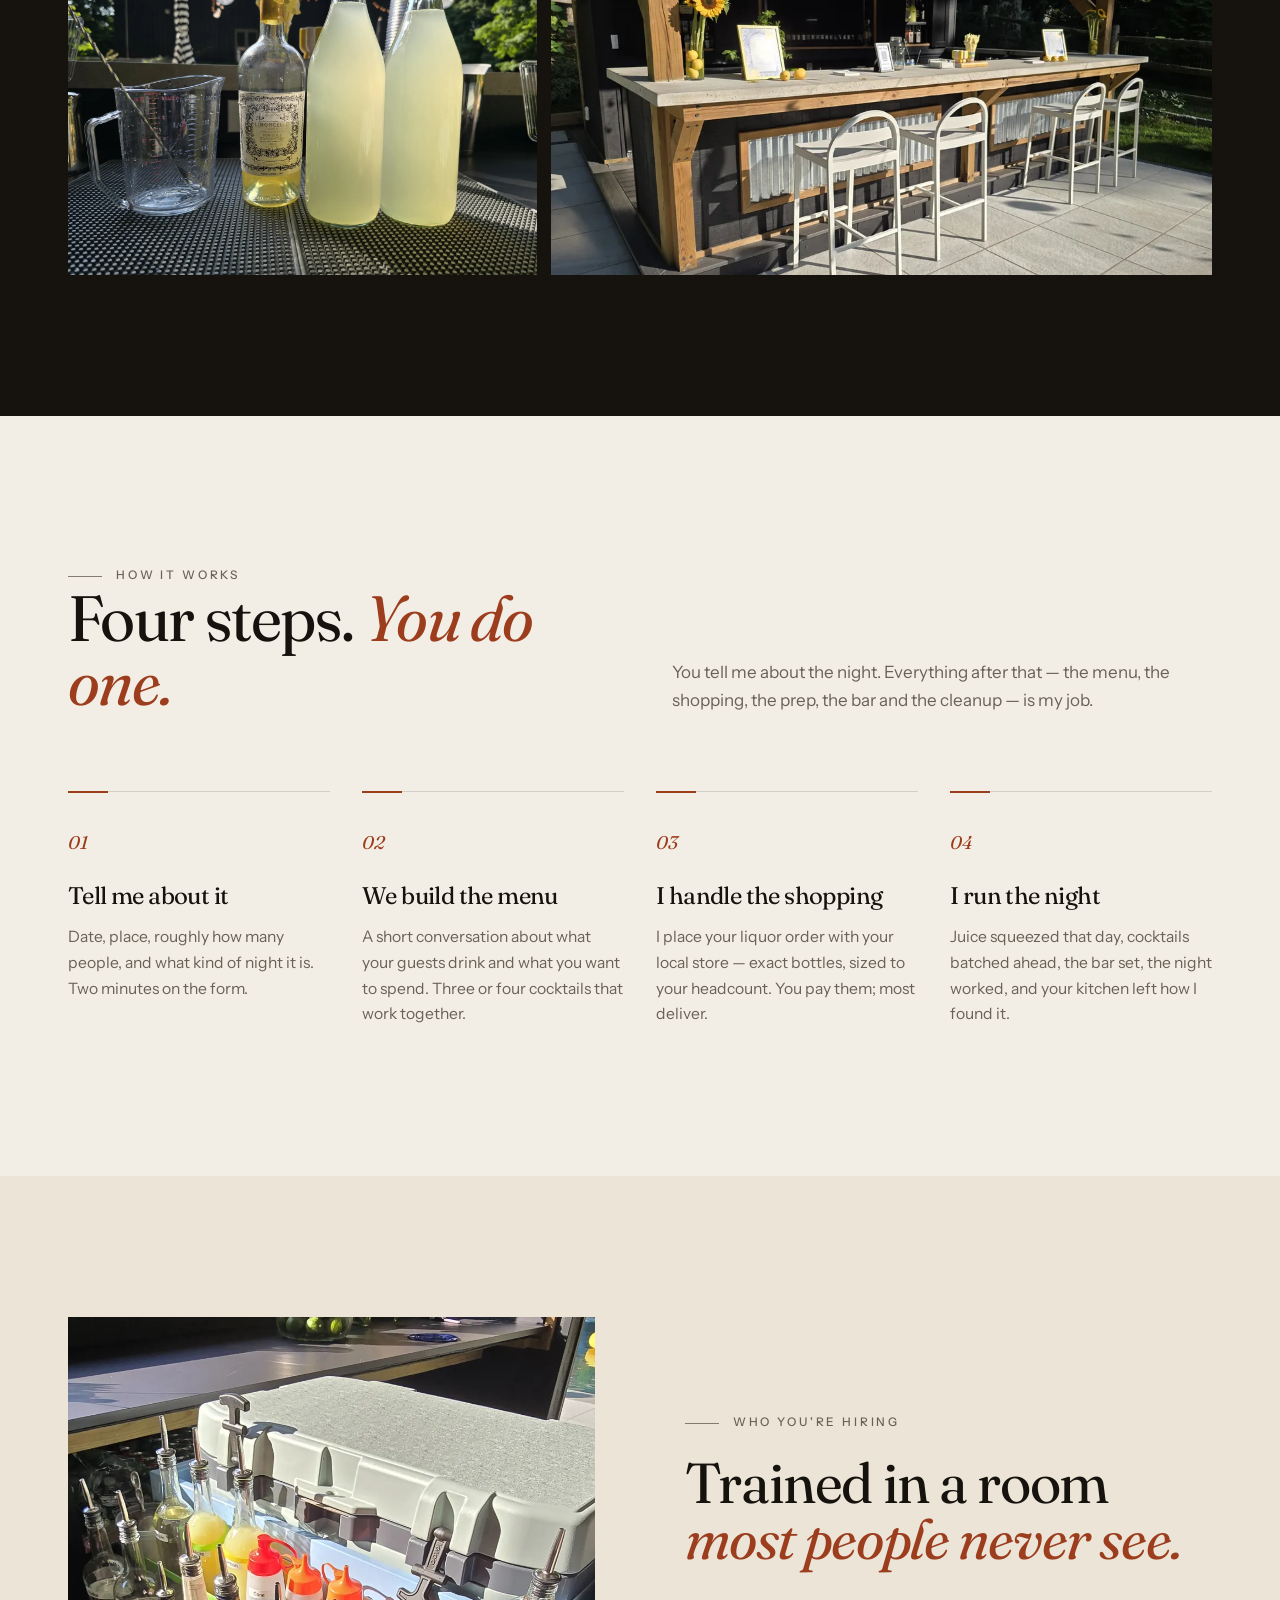
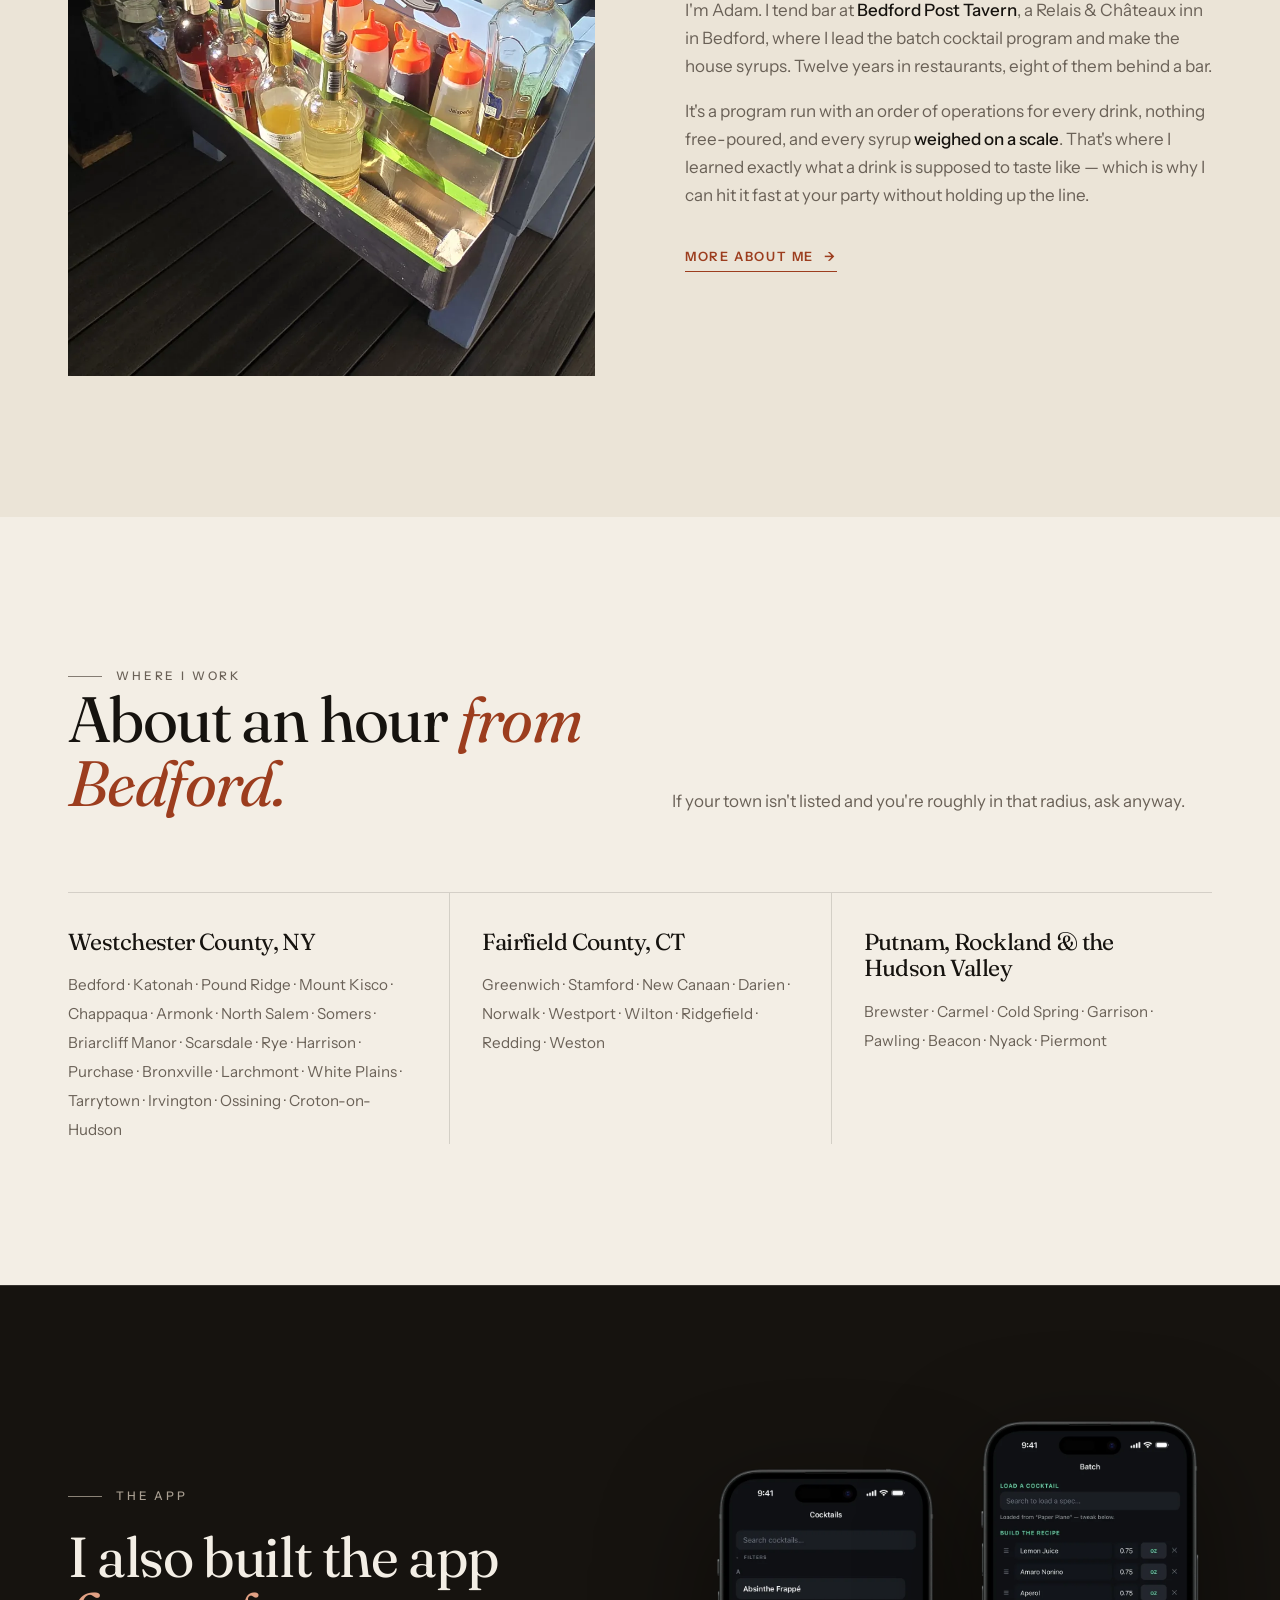
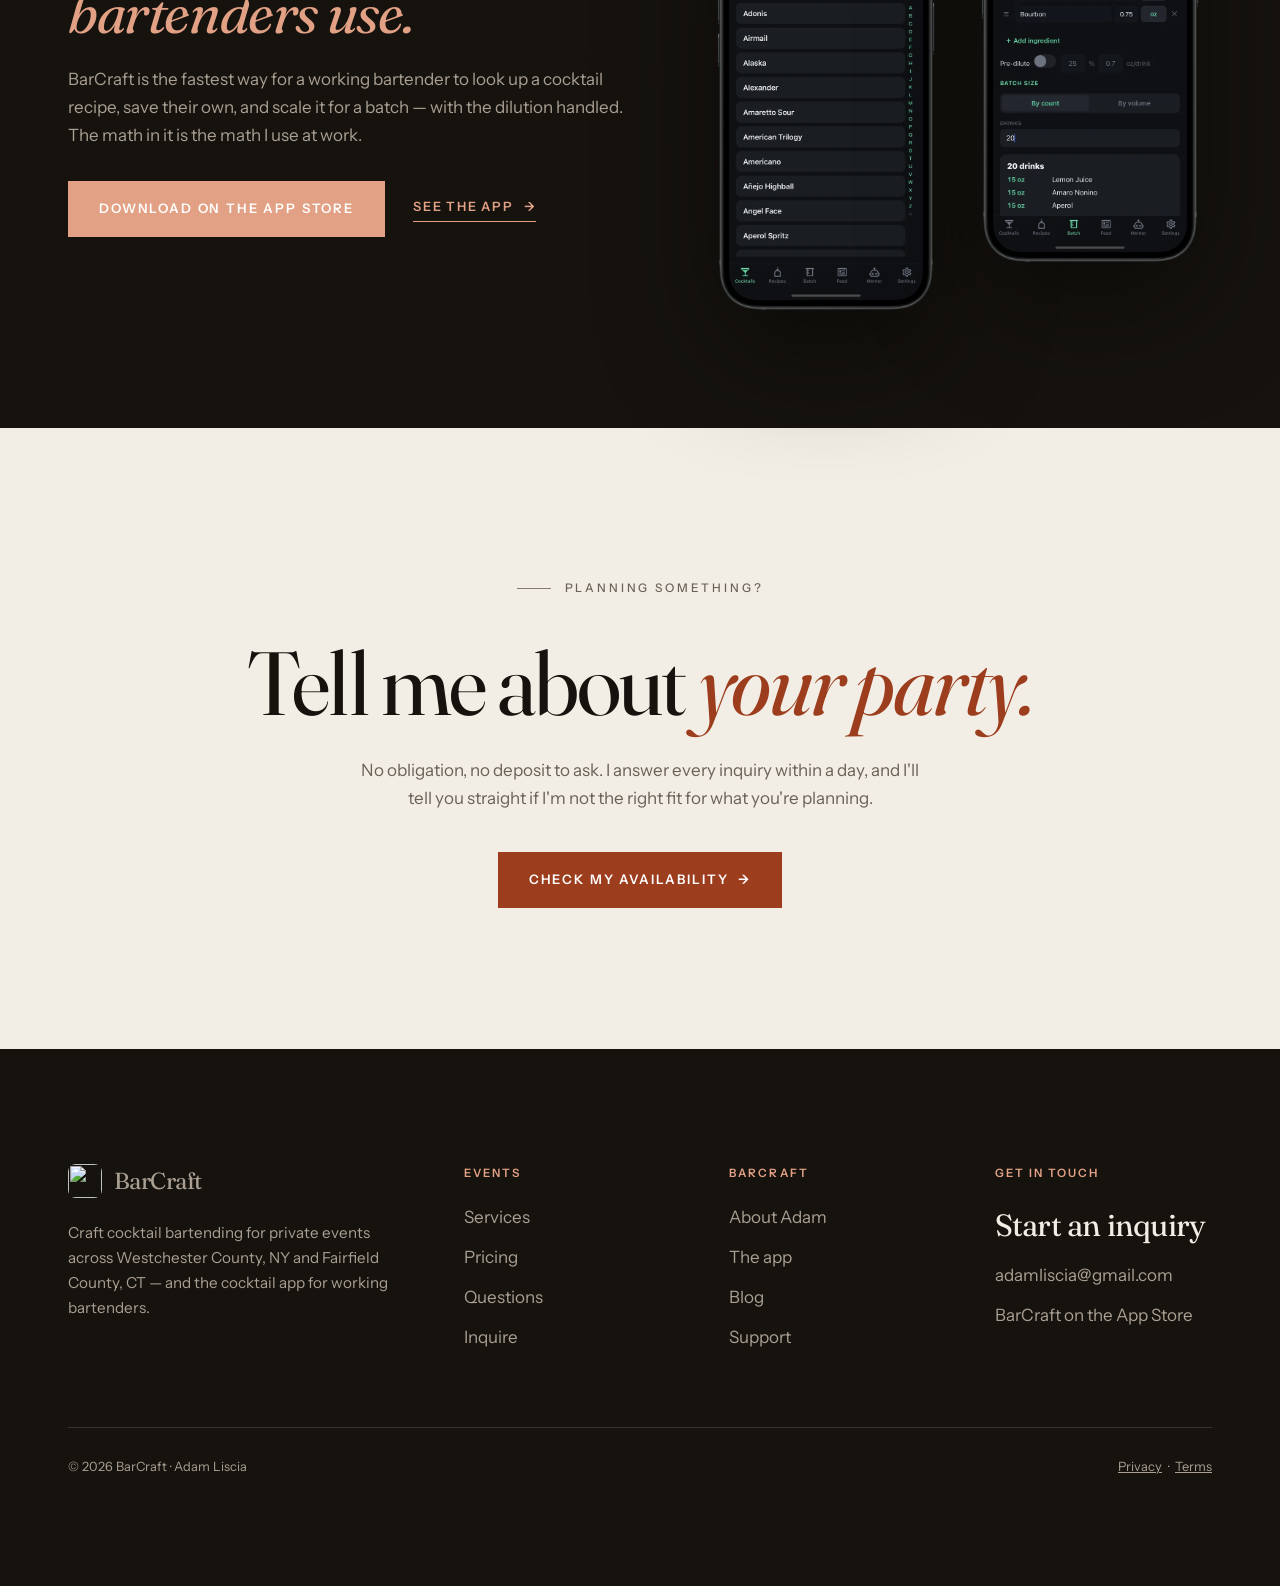
==== commit a6501366: "site: redesign around private events, Editorial look, new app page Co-Authored-By: Claude Opus 5.5 <" ====
--- a/index.html
+++ b/index.html
@@ -3,95 +3,309 @@
 <head>
   <meta charset="UTF-8" />
   <meta name="viewport" content="width=device-width, initial-scale=1.0" />
-  <title>BarCraft — cocktail specs for working bartenders</title>
-  <meta name="description" content="The fastest way for a working bartender to look up a cocktail spec, save their own, and batch it — on the rail, mid-shift, on any device." />
+  <title>Private Event Bartender in Westchester &amp; Fairfield County | BarCraft</title>
+  <meta name="description" content="Craft cocktail bartending for private parties in Westchester NY and Fairfield County CT. A custom menu, cocktails batched ahead, your liquor order placed for you, and a bar run properly. From $850." />
   <link rel="canonical" href="https://barcraft.bar/" />
   <link rel="icon" href="assets/favicon.png" />
+  <meta name="theme-color" content="#f3eee5" />
   <link rel="stylesheet" href="styles.css" />
-
-  <meta name="theme-color" media="(prefers-color-scheme: light)" content="#ffffff" />
-  <meta name="theme-color" media="(prefers-color-scheme: dark)" content="#0f1115" />
+  <link rel="preconnect" href="https://fonts.googleapis.com" />
+  <link rel="preconnect" href="https://fonts.gstatic.com" crossorigin />
+  <link rel="stylesheet" href="https://fonts.googleapis.com/css2?family=Fraunces:ital,opsz,wght@0,9..144,300;0,9..144,400;1,9..144,400&family=Instrument+Sans:wght@400;500;600&display=swap" />
+  <script>document.documentElement.classList.add("js")</script>
+  <link rel="preload" as="image" href="assets/events/hero-bar.webp" imagesrcset="assets/events/hero-bar-sm.webp 1200w, assets/events/hero-bar.webp 2400w" imagesizes="100vw" />
 
   <meta property="og:type" content="website" />
   <meta property="og:site_name" content="BarCraft" />
-  <meta property="og:title" content="BarCraft — cocktail specs for working bartenders" />
-  <meta property="og:description" content="Look up a cocktail spec, make it yours, and batch it — on the rail, mid-shift, on any device." />
+  <meta property="og:title" content="A real bartender for your party — Westchester &amp; Fairfield County" />
+  <meta property="og:description" content="Custom cocktail menu, drinks batched ahead, your bar run properly. Private events from $850." />
   <meta property="og:url" content="https://barcraft.bar/" />
   <meta property="og:image" content="https://barcraft.bar/assets/og-image.png" />
   <meta property="og:image:width" content="1200" />
   <meta property="og:image:height" content="630" />
-  <meta property="og:image:alt" content="BarCraft — cocktail specs for working bartenders" />
+  <meta property="og:image:alt" content="BarCraft — private event bartending in Westchester and Fairfield County" />
   <meta name="twitter:card" content="summary_large_image" />
-  <meta name="twitter:title" content="BarCraft — cocktail specs for working bartenders" />
-  <meta name="twitter:description" content="Look up a cocktail spec, make it yours, and batch it — on the rail, mid-shift, on any device." />
+  <meta name="twitter:title" content="A real bartender for your party — Westchester &amp; Fairfield County" />
+  <meta name="twitter:description" content="Custom cocktail menu, drinks batched ahead, your bar run properly. Private events from $850." />
   <meta name="twitter:image" content="https://barcraft.bar/assets/og-image.png" />
 
   <script type="application/ld+json">
   {
     "@context": "https://schema.org",
-    "@type": "SoftwareApplication",
+    "@type": "WebSite",
     "name": "BarCraft",
-    "applicationCategory": "LifestyleApplication",
-    "applicationSubCategory": "Food & Drink",
-    "operatingSystem": "iOS, Android, Web",
     "url": "https://barcraft.bar/",
-    "image": "https://barcraft.bar/assets/og-image.png",
-    "description": "The fastest way for a working bartender to look up a cocktail spec, save their own, and batch it — on the rail, mid-shift, on any device.",
-    "offers": { "@type": "Offer", "price": "0", "priceCurrency": "USD" },
-    "author": { "@type": "Organization", "name": "BarCraft", "url": "https://barcraft.bar/" }
+    "publisher": { "@id": "https://barcraft.bar/hire.html#business" }
   }
   </script>
 </head>
 <body>
-  <header class="site-header wrap">
-    <a class="brand" href="index.html">
-      <img src="assets/logo.png" alt="BarCraft logo" />
-      <span class="name">BarCraft</span>
-    </a>
-    <nav>
-      <a href="hire.html">Hire Me</a>
-      <a href="about.html">About</a>
-      <a href="index.html" class="is-current">App</a>
-      <a href="blog/">Blog</a>
-    </nav>
+  <header class="site-header over-hero">
+    <div class="container header-inner">
+      <a class="brand" href="index.html"><img src="assets/logo.png" alt="" width="34" height="34" /><span>BarCraft</span></a>
+      <button class="nav-toggle" type="button" aria-expanded="false" aria-controls="site-nav"><span></span><span></span><span class="sr-only">Menu</span></button>
+      <nav class="site-nav" id="site-nav">
+        <a href="hire.html">Private Events</a>
+        <a href="about.html">About</a>
+        <a href="app.html">The App</a>
+        <a href="blog/">Blog</a>
+        <a class="btn btn-primary btn-sm" href="hire.html#inquire">Check availability</a>
+      </nav>
+    </div>
   </header>
 
-  <main class="wrap">
+  <main>
     <section class="hero">
-      <img class="logo" src="assets/logo.png" alt="BarCraft" />
-      <h1>BarCraft</h1>
-      <p class="tagline">The fastest way for a working bartender to look up a cocktail spec, save their own, and batch it — on the rail, mid-shift, on any device.</p>
-      <div class="download">📱 <strong>Coming soon</strong> to the App Store &amp; Google Play</div>
-
-      <ul class="features">
-        <li><b>Instant spec lookup</b> — search a curated library of classics and modern classics in seconds.</li>
-        <li><b>Make it yours</b> — tweak any classic to how you build it, or save your own specs and recipes.</li>
-        <li><b>Batch calculator</b> — scale any cocktail by drink count or volume, with dilution handled.</li>
-        <li><b>AI Mentor</b> — a hospitality-minded assistant to talk through builds and balance.</li>
-      </ul>
-    </section>
-
-    <!-- Cross-door: the app and the event work are the same person, and each sells the other. -->
-    <section class="cross-door">
-      <h2>Hosting something?</h2>
-      <p>
-        I'm a working bartender in Westchester, and I work private events across Westchester and
-        Fairfield County — custom menu, cocktails batched ahead, your bar run properly.
-      </p>
-      <a class="btn btn-primary" href="hire.html">Hire me for your event</a>
+      <div class="hero-media">
+        <img src="assets/events/hero-bar.webp"
+             srcset="assets/events/hero-bar-sm.webp 1200w, assets/events/hero-bar.webp 2400w" sizes="100vw"
+             width="2400" height="1800" fetchpriority="high"
+             alt="An outdoor bar set and ready for a private summer party in Westchester County, NY" />
+      </div>
+      <div class="container hero-content">
+        <p class="eyebrow reveal">Private event bartending &middot; Westchester &amp; Fairfield County</p>
+        <h1 class="reveal" style="--d:.1s">A real bartender for <em>your party.</em></h1>
+        <p class="lede reveal" style="--d:.2s">
+          I run bars for a living. For private events I build you a menu, batch the cocktails ahead
+          so nobody waits, and work the bar the way it's done in a good room &mdash; so you get to be a
+          guest at your own party.
+        </p>
+        <div class="hero-actions reveal" style="--d:.3s">
+          <a class="btn btn-primary" href="hire.html#inquire">Check my availability <span class="arrow">&rarr;</span></a>
+          <a class="btn btn-light" href="hire.html#pricing">See pricing</a>
+        </div>
+        <div class="hero-foot reveal" style="--d:.45s">
+          <span>Bartender at <strong>Bedford Post Tavern</strong></span>
+          <span>Events from <strong>$850</strong></span>
+          <span>Creator of the <strong>BarCraft</strong> app</span>
+        </div>
+      </div>
+    </section>
+
+    <section class="section tight">
+      <div class="container">
+        <ul class="stats">
+          <li class="reveal"><b>4 years</b><span>running the same client's party &mdash; they book me back every year</span></li>
+          <li class="reveal" style="--d:.1s"><b>50+ guests</b><span>handled solo, with a bar that never has a line</span></li>
+          <li class="reveal" style="--d:.2s"><b>3 cocktails</b><span>batched ahead as standard, so service stays fast all night</span></li>
+        </ul>
+      </div>
+    </section>
+
+    <section class="section alt">
+      <div class="container split">
+        <div class="reveal">
+          <p class="eyebrow">The difference</p>
+          <h2>Most of the work happens <em>before your first guest arrives.</em></h2>
+          <p>
+            The reason your party can have one bartender and no line is that most of the work happened
+            yesterday. A batched cocktail isn't a punch bowl &mdash; it's the drink built to spec at
+            volume, diluted to exactly where a shaken drink lands, and chilled so it pours in four
+            seconds instead of ninety.
+          </p>
+          <p><b>Done right, no one can tell. Done wrong, everyone can.</b></p>
+          <p style="margin-top:32px"><a class="text-link" href="about.html">How I bartend <span class="arrow">&rarr;</span></a></p>
+        </div>
+        <figure class="frame tall reveal" style="--d:.15s">
+          <img src="assets/events/batched-lg.webp" width="1600" height="1200" loading="lazy"
+               alt="Four swing-top bottles of pre-batched cocktails ready for a fifty-guest private event" />
+          <figcaption>Batched the day before &middot; fifty guests</figcaption>
+        </figure>
+      </div>
+    </section>
+
+    <section class="section" id="services">
+      <div class="container">
+        <div class="section-head">
+          <div class="reveal">
+            <p class="eyebrow">Services</p>
+            <h2>What I do</h2>
+          </div>
+          <p class="reveal" style="--d:.1s">Flat rates, not hourly &mdash; you should know what your party costs, not watch a clock. Every event is quoted before you commit to anything.</p>
+        </div>
+        <div class="services">
+          <article class="service reveal">
+            <span class="num">01</span>
+            <h3>Full bar service</h3>
+            <p>The whole night, start to finish. A menu, your shopping handled, the cocktails batched, and your bar run &mdash; with my own tools, syrups and bitters.</p>
+            <span class="price">From $850</span>
+          </article>
+          <article class="service reveal">
+            <span class="num">02</span>
+            <h3>Cocktail menu design</h3>
+            <p>Three or four drinks that suit your guests, your season, and what you actually want to spend. Included with full service, or on its own.</p>
+            <span class="price">$300 standalone</span>
+          </article>
+          <article class="service reveal">
+            <span class="num">03</span>
+            <h3>Batched drop-off</h3>
+            <p>No bartender, no line. Finished cocktails, measured and diluted properly, delivered ready to pour over ice in swing-top bottles you keep.</p>
+            <span class="price">$175 + $3 / drink</span>
+          </article>
+          <article class="service reveal">
+            <span class="num">04</span>
+            <h3>The shopping, handled</h3>
+            <p>I call your local liquor store and place the whole order &mdash; exact bottles, exact quantities. Everything that isn't alcohol, I just bring.</p>
+            <span class="price">Order placed free</span>
+          </article>
+        </div>
+        <p class="reveal" style="margin-top:48px"><a class="text-link" href="hire.html#pricing">Full rate card <span class="arrow">&rarr;</span></a></p>
+      </div>
+    </section>
+
+    <section class="section band" id="work">
+      <div class="container">
+        <div class="section-head">
+          <div class="reveal">
+            <p class="eyebrow">The work</p>
+            <h2>A summer party for fifty, <em>start to finish.</em></h2>
+          </div>
+          <p class="reveal" style="--d:.1s">Juice pressed, syrups made and dated, cocktails batched, the rail set, and the bar ready before the first guest walks in. Westchester County, July.</p>
+        </div>
+        <div class="mosaic">
+          <figure class="frame m1 reveal"><img src="assets/events/hero-bar-sm.webp" width="1200" height="900" loading="lazy" alt="Outdoor bar with white stools set for a private summer party in Westchester County, NY" /></figure>
+          <figure class="frame m2 reveal" style="--d:.1s"><img src="assets/events/menu-card.webp" width="1000" height="750" loading="lazy" alt="Custom cocktail menu card designed for a private party — Limoncello Martini, Hugo Spritz, and an Alitalia Plane" /></figure>
+          <figure class="frame m3 reveal"><img src="assets/events/rail-close.webp" width="1600" height="1200" loading="lazy" alt="Speed rail of spirits, fresh juices and house syrups lined up for craft cocktail service at a private home" /></figure>
+          <figure class="frame m4 reveal" style="--d:.1s"><img src="assets/events/syrup.webp" width="1000" height="750" loading="lazy" alt="House-made simple syrup, dated and labelled, prepped the day before a private event" /></figure>
+          <figure class="frame m5 reveal" style="--d:.2s"><img src="assets/events/tools.webp" width="1000" height="750" loading="lazy" alt="Bartending tool kit laid out on bar mats — shakers, jiggers, and strainers — before service" /></figure>
+          <figure class="frame m6 reveal"><img src="assets/events/lemon-batch.webp" width="1600" height="1200" loading="lazy" alt="Batched lemon cocktails in swing-top bottles beside the spirits that went into them" /></figure>
+          <figure class="frame m7 reveal" style="--d:.1s"><img src="assets/events/set-bar.webp" width="1000" height="750" loading="lazy" alt="Bar station stocked and ready before guests arrive at a private summer party" /></figure>
+        </div>
+      </div>
+    </section>
+
+    <section class="section" id="how">
+      <div class="container">
+        <div class="section-head">
+          <div class="reveal">
+            <p class="eyebrow">How it works</p>
+            <h2>Four steps. <em>You do one.</em></h2>
+          </div>
+          <p class="reveal" style="--d:.1s">You tell me about the night. Everything after that &mdash; the menu, the shopping, the prep, the bar and the cleanup &mdash; is my job.</p>
+        </div>
+        <ol class="steps">
+          <li class="reveal"><h3>Tell me about it</h3><p>Date, place, roughly how many people, and what kind of night it is. Two minutes on the form.</p></li>
+          <li class="reveal" style="--d:.1s"><h3>We build the menu</h3><p>A short conversation about what your guests drink and what you want to spend. Three or four cocktails that work together.</p></li>
+          <li class="reveal" style="--d:.2s"><h3>I handle the shopping</h3><p>I place your liquor order with your local store &mdash; exact bottles, sized to your headcount. You pay them; most deliver.</p></li>
+          <li class="reveal" style="--d:.3s"><h3>I run the night</h3><p>Juice squeezed that day, cocktails batched ahead, the bar set, the night worked, and your kitchen left how I found it.</p></li>
+        </ol>
+      </div>
+    </section>
+
+    <section class="section alt" id="who">
+      <div class="container split flip">
+        <div class="reveal">
+          <p class="eyebrow">Who you're hiring</p>
+          <h2>Trained in a room <em>most people never see.</em></h2>
+          <p>
+            I'm Adam. I tend bar at <b>Bedford Post Tavern</b>, a Relais &amp; Châteaux inn in Bedford,
+            where I lead the batch cocktail program and make the house syrups. Twelve years in
+            restaurants, eight of them behind a bar.
+          </p>
+          <p>
+            It's a program run with an order of operations for every drink, nothing free-poured, and
+            every syrup <b>weighed on a scale</b>. That's where I learned exactly what a drink is
+            supposed to taste like &mdash; which is why I can hit it fast at your party without
+            holding up the line.
+          </p>
+          <p style="margin-top:32px"><a class="text-link" href="about.html">More about me <span class="arrow">&rarr;</span></a></p>
+        </div>
+        <figure class="frame tall reveal" style="--d:.15s">
+          <img src="assets/events/speed-rail-lg.webp" width="1600" height="1200" loading="lazy"
+               alt="A professional bar rail of spirits, juices and house syrups set for service at a private event" />
+        </figure>
+      </div>
+    </section>
+
+    <section class="section" id="area">
+      <div class="container">
+        <div class="section-head">
+          <div class="reveal">
+            <p class="eyebrow">Where I work</p>
+            <h2>About an hour <em>from Bedford.</em></h2>
+          </div>
+          <p class="reveal" style="--d:.1s">If your town isn't listed and you're roughly in that radius, ask anyway.</p>
+        </div>
+        <div class="areas">
+          <div class="reveal"><h3>Westchester County, NY</h3><p>Bedford &middot; Katonah &middot; Pound Ridge &middot; Mount Kisco &middot; Chappaqua &middot; Armonk &middot; North Salem &middot; Somers &middot; Briarcliff Manor &middot; Scarsdale &middot; Rye &middot; Harrison &middot; Purchase &middot; Bronxville &middot; Larchmont &middot; White Plains &middot; Tarrytown &middot; Irvington &middot; Ossining &middot; Croton-on-Hudson</p></div>
+          <div class="reveal" style="--d:.1s"><h3>Fairfield County, CT</h3><p>Greenwich &middot; Stamford &middot; New Canaan &middot; Darien &middot; Norwalk &middot; Westport &middot; Wilton &middot; Ridgefield &middot; Redding &middot; Weston</p></div>
+          <div class="reveal" style="--d:.2s"><h3>Putnam, Rockland &amp; the Hudson Valley</h3><p>Brewster &middot; Carmel &middot; Cold Spring &middot; Garrison &middot; Pawling &middot; Beacon &middot; Nyack &middot; Piermont</p></div>
+        </div>
+      </div>
+    </section>
+
+    <section class="section band">
+      <div class="container app-teaser">
+        <div class="reveal">
+          <p class="eyebrow">The app</p>
+          <h2>I also built the app <em>bartenders use.</em></h2>
+          <p>
+            BarCraft is the fastest way for a working bartender to look up a cocktail recipe, save their
+            own, and scale it for a batch &mdash; with the dilution handled. The math in it is the math I
+            use at work.
+          </p>
+          <div class="app-actions">
+            <a class="btn btn-primary" href="https://apps.apple.com/us/app/barcraft-cocktail-recipes/id6783025586">Download on the App Store</a>
+            <a class="text-link" href="app.html">See the app <span class="arrow">&rarr;</span></a>
+          </div>
+        </div>
+        <div class="phones reveal" style="--d:.15s">
+          <img src="assets/app/cocktails.webp" width="640" height="1261" loading="lazy" alt="BarCraft app — the cocktail library, searchable A to Z" />
+          <img src="assets/app/batch.webp" width="640" height="1261" loading="lazy" alt="BarCraft app — the batch calculator scaling a Paper Plane to twenty drinks" />
+        </div>
+      </div>
+    </section>
+
+    <section class="section cta">
+      <div class="container">
+        <p class="eyebrow reveal">Planning something?</p>
+        <h2 class="reveal" style="--d:.1s">Tell me about <em>your party.</em></h2>
+        <p class="reveal" style="--d:.2s">No obligation, no deposit to ask. I answer every inquiry within a day, and I'll tell you straight if I'm not the right fit for what you're planning.</p>
+        <a class="btn btn-primary reveal" style="--d:.3s" href="hire.html#inquire">Check my availability <span class="arrow">&rarr;</span></a>
+      </div>
     </section>
   </main>
 
-  <footer class="site-footer wrap">
-    <div>
-      <a href="hire.html">Hire Me</a>
-      <a href="about.html">About</a>
-      <a href="blog/">Blog</a>
-      <a href="privacy.html">Privacy</a>
-      <a href="terms.html">Terms</a>
-      <a href="support.html">Support</a>
+  <footer class="site-footer">
+    <div class="container">
+      <div class="footer-top">
+        <div>
+          <a class="brand" href="index.html"><img src="assets/logo.png" alt="" width="34" height="34" /><span>BarCraft</span></a>
+          <p>Craft cocktail bartending for private events across Westchester County, NY and Fairfield County, CT &mdash; and the cocktail app for working bartenders.</p>
+        </div>
+        <div>
+          <h4>Events</h4>
+          <ul>
+            <li><a href="hire.html#services">Services</a></li>
+            <li><a href="hire.html#pricing">Pricing</a></li>
+            <li><a href="hire.html#faq">Questions</a></li>
+            <li><a href="hire.html#inquire">Inquire</a></li>
+          </ul>
+        </div>
+        <div>
+          <h4>BarCraft</h4>
+          <ul>
+            <li><a href="about.html">About Adam</a></li>
+            <li><a href="app.html">The app</a></li>
+            <li><a href="blog/">Blog</a></li>
+            <li><a href="support.html">Support</a></li>
+          </ul>
+        </div>
+        <div>
+          <h4>Get in touch</h4>
+          <a class="footer-big" href="hire.html#inquire">Start an inquiry</a>
+          <ul>
+            <li><a href="mailto:adamliscia@gmail.com">adamliscia@gmail.com</a></li>
+            <li><a href="https://apps.apple.com/us/app/barcraft-cocktail-recipes/id6783025586">BarCraft on the App Store</a></li>
+          </ul>
+        </div>
+      </div>
+      <div class="footer-bottom">
+        <p>&copy; 2026 BarCraft &middot; Adam Liscia</p>
+        <p><a href="privacy.html">Privacy</a> &nbsp;&middot;&nbsp; <a href="terms.html">Terms</a></p>
+      </div>
     </div>
-    <p>&copy; 2026 BarCraft</p>
   </footer>
+  <script src="js/site.js"></script>
 </body>
 </html>
--- a/styles.css
+++ b/styles.css
@@ -1,556 +1,524 @@
-/* Palette tokens flip with the OS theme. Light values match the blog exporter's
-   template (services/blog_export.py) so home -> blog never changes appearance. */
+/* BarCraft site. Every color and font is a token in :root below. */
+
 :root {
-  color-scheme: light dark;
-  --accent: #12996a;
-  --accent-ink: #0c7a54;
-  --accent-hover: #12996a;
-  --accent-soft: rgba(18, 153, 106, 0.45);
-  --bg: #ffffff;
-  --surface: #f3f8f5;
-  --text: #1a1a1a;
-  --muted: #666666;
-  --border: #e2ebe6;
-  --glow-1: rgba(18, 153, 106, 0.10);
-  --glow-2: rgba(18, 153, 106, 0.07);
-  --logo-shadow: rgba(18, 153, 106, 0.22);
-  --wordmark-from: #14181f;
-  --wordmark-to: #12996a;
-  --maxw: 760px;
-}
-
-@media (prefers-color-scheme: dark) {
-  :root {
-    --accent: #5dd39e;
-    --accent-ink: #5dd39e;
-    --accent-hover: #7fe3b6;
-    --accent-soft: rgba(93, 211, 158, 0.45);
-    --bg: #0f1115;
-    --surface: #1a1d23;
-    --text: #f5f5f5;
-    --muted: #a3a8b3;
-    --border: #2a2e37;
-    --glow-1: rgba(93, 211, 158, 0.16);
-    --glow-2: rgba(18, 153, 106, 0.10);
-    --logo-shadow: rgba(18, 153, 106, 0.35);
-    --wordmark-from: #ffffff;
-    --wordmark-to: #b7f0d4;
-  }
-}
-
-* { box-sizing: border-box; }
-
-html { scroll-behavior: smooth; }
-
+  --bg: #f3eee5;
+  --bg-alt: #ebe4d7;
+  --surface: #fbf8f2;
+  --ink: #16130f;
+  --muted: #6a6157;
+  --line: rgba(22, 19, 15, 0.14);
+  --line-w: 1px;
+  --accent: #9c3d1e;
+  --accent-hover: #b44b28;
+  --on-accent: #ffffff;
+  --band: #16130f;
+  --band-ink: #f3eee5;
+  --band-muted: #a99f92;
+  --band-accent: #e2a184;
+  --band-line: rgba(243, 238, 229, 0.14);
+
+  --font-display: "Fraunces", Georgia, serif;
+  --font-body: "Instrument Sans", "Helvetica Neue", Arial, sans-serif;
+  --display-weight: 400;
+  --display-track: -0.025em;
+  --display-case: none;
+  --display-leading: 1.0;
+  --em-style: italic;
+  --eyebrow-track: 0.24em;
+  --radius: 0;
+  --radius-lg: 0;
+
+  --hero-ink: #f6efe3;
+  --hero-shade: linear-gradient(180deg, rgba(20, 16, 12, 0.45) 0%, rgba(20, 16, 12, 0.15) 40%, rgba(20, 16, 12, 0.8) 100%);
+
+  --container: 1240px;
+  --gutter: clamp(16px, 5vw, 48px);
+  --section: clamp(80px, 11vw, 160px);
+  --ease: cubic-bezier(0.22, 1, 0.36, 1);
+  color-scheme: light;
+}
+
+/* ---------- Base ---------- */
+*, *::before, *::after { box-sizing: border-box; }
+html { -webkit-text-size-adjust: 100%; scroll-padding-top: 90px; }
 body {
   margin: 0;
   background: var(--bg);
-  color: var(--text);
-  font-family: -apple-system, BlinkMacSystemFont, "Segoe UI", Roboto, Helvetica, Arial, sans-serif;
-  line-height: 1.6;
+  color: var(--ink);
+  font-family: var(--font-body);
+  font-size: 17px;
+  line-height: 1.65;
   -webkit-font-smoothing: antialiased;
-  /* Soft green glow behind the hero so the page reads intentional, not flat. */
-  background-image:
-    radial-gradient(1100px 520px at 50% -8%, var(--glow-1), transparent 60%),
-    radial-gradient(700px 400px at 100% 0%, var(--glow-2), transparent 55%);
-  background-repeat: no-repeat;
-}
-
-a { color: var(--accent-ink); }
-a:hover { color: var(--accent-hover); }
-
-.wrap {
-  max-width: var(--maxw);
-  margin: 0 auto;
-  padding: 0 20px;
-}
-
-/* Header */
+  text-rendering: optimizeLegibility;
+  overflow-x: hidden;
+}
+img { max-width: 100%; height: auto; display: block; }
+a { color: inherit; }
+p { margin: 0 0 1em; }
+::selection { background: var(--accent); color: var(--on-accent); }
+
+h1, h2, h3, .display {
+  font-family: var(--font-display);
+  font-weight: var(--display-weight);
+  letter-spacing: var(--display-track);
+  text-transform: var(--display-case);
+  line-height: var(--display-leading);
+  margin: 0;
+}
+h1 em, h2 em, .display em { font-style: var(--em-style); color: var(--accent); }
+h3 { line-height: 1.15; }
+
+.container { width: 100%; max-width: var(--container); margin: 0 auto; padding: 0 var(--gutter); }
+.narrow { max-width: 780px; }
+.sr-only { position: absolute; width: 1px; height: 1px; overflow: hidden; clip: rect(0 0 0 0); white-space: nowrap; }
+
+.eyebrow {
+  display: inline-flex;
+  align-items: center;
+  gap: 14px;
+  font-family: var(--font-body);
+  font-size: 0.74rem;
+  font-weight: 500;
+  letter-spacing: var(--eyebrow-track);
+  text-transform: uppercase;
+  color: var(--accent);
+  margin: 0 0 22px;
+}
+.eyebrow::before { content: ""; width: 34px; height: 1px; background: currentColor; opacity: 0.8; }
+
+.lede { font-size: clamp(1.08rem, 1.4vw, 1.3rem); color: var(--muted); max-width: 40em; line-height: 1.6; }
+
+/* ---------- Buttons ---------- */
+.btn {
+  display: inline-flex;
+  align-items: center;
+  justify-content: center;
+  gap: 10px;
+  padding: 16px 30px;
+  border-radius: var(--radius);
+  border: var(--line-w) solid transparent;
+  font-family: var(--font-body);
+  font-size: 0.82rem;
+  font-weight: 600;
+  letter-spacing: 0.14em;
+  text-transform: uppercase;
+  text-decoration: none;
+  cursor: pointer;
+  transition: background 0.35s var(--ease), color 0.35s var(--ease), border-color 0.35s var(--ease);
+}
+.btn .arrow, .text-link .arrow { transition: transform 0.35s var(--ease); }
+.btn:hover .arrow, .text-link:hover .arrow { transform: translateX(4px); }
+.btn-primary { background: var(--accent); color: var(--on-accent); border-color: var(--accent); }
+.btn-primary:hover { background: var(--accent-hover); border-color: var(--accent-hover); }
+.btn-primary:disabled { opacity: 0.55; cursor: default; }
+.btn-ghost { background: transparent; color: var(--ink); border-color: var(--line); }
+.btn-ghost:hover { border-color: var(--accent); color: var(--accent); }
+.btn-light { background: transparent; color: var(--hero-ink); border-color: rgba(255, 255, 255, 0.45); }
+.btn-light:hover { border-color: var(--hero-ink); background: rgba(255, 255, 255, 0.08); }
+.btn-sm { padding: 11px 20px; font-size: 0.72rem; }
+.btn-wide { width: 100%; }
+
+.text-link {
+  display: inline-flex; align-items: center; gap: 10px;
+  color: var(--accent); text-decoration: none;
+  font-size: 0.8rem; font-weight: 600; letter-spacing: 0.14em; text-transform: uppercase;
+  border-bottom: var(--line-w) solid currentColor; padding-bottom: 4px;
+}
+
+/* ---------- Header ---------- */
 .site-header {
+  position: sticky;
+  top: 0;
+  z-index: 50;
+  background: color-mix(in srgb, var(--bg) 88%, transparent);
+  backdrop-filter: saturate(140%) blur(14px);
+  -webkit-backdrop-filter: saturate(140%) blur(14px);
+  border-bottom: var(--line-w) solid var(--line);
+  transition: background 0.4s var(--ease), border-color 0.4s var(--ease);
+}
+.header-inner { display: flex; align-items: center; gap: 24px; height: 78px; }
+.brand { display: flex; align-items: center; gap: 12px; text-decoration: none; color: var(--ink); }
+.brand img { width: 34px; height: 34px; border-radius: 8px; }
+.brand span { font-family: var(--font-display); font-size: 1.45rem; font-weight: var(--display-weight); letter-spacing: var(--display-track); text-transform: var(--display-case); line-height: 1; }
+.site-nav { margin-left: auto; display: flex; align-items: center; gap: 34px; }
+.site-nav a:not(.btn) {
+  position: relative;
+  text-decoration: none;
+  font-size: 0.78rem;
+  font-weight: 500;
+  letter-spacing: 0.14em;
+  text-transform: uppercase;
+  color: var(--muted);
+  transition: color 0.3s var(--ease);
+}
+.site-nav a:not(.btn)::after {
+  content: ""; position: absolute; left: 0; right: 0; bottom: -6px; height: 1px;
+  background: var(--accent); transform: scaleX(0); transform-origin: left;
+  transition: transform 0.4s var(--ease);
+}
+.site-nav a:not(.btn):hover, .site-nav a[aria-current="page"] { color: var(--ink); }
+.site-nav a:not(.btn):hover::after, .site-nav a[aria-current="page"]::after { transform: scaleX(1); }
+
+/* Over the full-bleed hero the header starts transparent and turns solid on scroll (js/site.js). */
+.site-header.over-hero { position: fixed; left: 0; right: 0; }
+.site-header.over-hero:not(.is-scrolled):not(.menu-open) {
+  background: transparent; border-color: transparent;
+  backdrop-filter: none; -webkit-backdrop-filter: none;
+}
+.site-header.over-hero:not(.is-scrolled):not(.menu-open) .brand,
+.site-header.over-hero:not(.is-scrolled):not(.menu-open) .site-nav a:not(.btn) { color: var(--hero-ink); }
+.site-header.over-hero:not(.is-scrolled):not(.menu-open) .nav-toggle span { background: var(--hero-ink); }
+
+.nav-toggle { display: none; margin-left: auto; width: 44px; height: 44px; background: none; border: 0; padding: 0; cursor: pointer; position: relative; }
+.nav-toggle span:not(.sr-only) { position: absolute; left: 11px; right: 11px; height: 1.5px; background: var(--ink); transition: transform 0.35s var(--ease); }
+.nav-toggle span:nth-child(1) { top: 18px; }
+.nav-toggle span:nth-child(2) { top: 25px; }
+.nav-toggle[aria-expanded="true"] span:nth-child(1) { transform: translateY(3.5px) rotate(45deg); }
+.nav-toggle[aria-expanded="true"] span:nth-child(2) { transform: translateY(-3.5px) rotate(-45deg); }
+
+/* ---------- Hero (home) ---------- */
+.hero {
+  position: relative;
+  min-height: 100vh;
+  min-height: 100svh;
   display: flex;
-  align-items: center;
-  gap: 12px;
-  padding: 22px 0;
-  border-bottom: 1px solid var(--border);
-}
-.site-header .brand { display: flex; align-items: center; gap: 12px; }
-.site-header img { width: 36px; height: 36px; border-radius: 9px; }
-.site-header .name { font-weight: 700; font-size: 1.15rem; letter-spacing: 0.2px; }
-.site-header a { color: var(--text); text-decoration: none; }
-.site-header nav { margin-left: auto; display: flex; gap: 22px; }
-.site-header nav a {
-  color: var(--muted);
-  font-size: 0.95rem;
-  font-weight: 600;
-}
-.site-header nav a:hover { color: var(--accent-ink); }
-
-/* Hero */
-.hero {
-  text-align: center;
-  padding: 72px 0 44px;
-}
-.hero img.logo {
-  width: 112px; height: 112px; border-radius: 26px;
-  box-shadow: 0 14px 50px var(--logo-shadow);
-}
-.hero h1 {
-  font-size: 2.9rem;
-  margin: 26px 0 10px;
-  letter-spacing: -0.8px;
-  background: linear-gradient(180deg, var(--wordmark-from), var(--wordmark-to));
-  -webkit-background-clip: text;
-  background-clip: text;
-  color: transparent;
-}
-.hero .tagline {
-  color: var(--muted);
-  font-size: 1.18rem;
-  max-width: 560px;
-  margin: 0 auto 30px;
-}
-
-/* Download */
-.download {
-  display: inline-block;
-  background: var(--surface);
-  border: 1px solid var(--border);
-  border-radius: 999px;
-  padding: 12px 22px;
-  color: var(--muted);
-  font-size: 0.95rem;
-}
-.download strong { color: var(--accent-ink); }
-
-/* Features */
-.features {
-  list-style: none;
-  padding: 0;
-  margin: 52px auto 0;
-  max-width: 640px;
-  display: grid;
-  grid-template-columns: 1fr 1fr;
-  gap: 16px;
-  text-align: left;
-}
-.features li {
-  background: var(--surface);
-  border: 1px solid var(--border);
-  border-radius: 14px;
-  padding: 18px 20px;
-  transition: transform 0.15s ease, border-color 0.15s ease;
-}
-.features li:hover {
-  transform: translateY(-2px);
-  border-color: var(--accent-soft);
-}
-.features li b { color: var(--accent-ink); display: block; margin-bottom: 2px; }
-
-/* Cross-door CTA on the app landing -> hire page */
-.cross-door {
-  max-width: 640px;
-  margin: 64px auto 0;
-  background: var(--surface);
-  border: 1px solid var(--border);
-  border-radius: 16px;
-  padding: 30px 28px;
-  text-align: center;
-}
-.cross-door h2 { margin: 0 0 8px; font-size: 1.35rem; }
-.cross-door p { color: var(--muted); margin: 0 0 20px; }
-
-/* Content pages */
-.page { padding: 40px 0 24px; }
-.page h1 { font-size: 1.9rem; margin-bottom: 4px; }
-.page .effective { color: var(--muted); font-size: 0.9rem; margin-top: 0; }
-.page h2 { font-size: 1.25rem; margin-top: 36px; color: var(--accent-ink); }
-.page ul { padding-left: 20px; }
-.page li { margin: 6px 0; }
-
-/* Footer */
-.site-footer {
-  border-top: 1px solid var(--border);
-  margin-top: 64px;
-  padding: 28px 0 56px;
-  text-align: center;
-  color: var(--muted);
-  font-size: 0.9rem;
-}
-.site-footer a { margin: 0 10px; }
-
-/* =============================================================================================
-   Private events / hire page (hire.html, D64)
-   Wider than the app pages — it carries a rate card, a gallery, and a form. Uses the same
-   tokens so home -> hire -> blog never changes appearance.
-   ============================================================================================= */
-
-.site-header nav a.is-current { color: var(--accent-ink); }
-
-.hire-hero,
-.hire-section,
-.stat-strip { max-width: 940px; }
-
-/* Hero */
-.hire-hero { padding: 64px 0 8px; text-align: center; }
-.eyebrow {
-  text-transform: uppercase;
-  letter-spacing: 1.4px;
-  font-size: 0.78rem;
-  font-weight: 700;
-  color: var(--accent-ink);
-  margin: 0 0 14px;
-}
-.hire-hero h1 {
-  font-size: 3.1rem;
-  line-height: 1.08;
-  letter-spacing: -1.2px;
-  margin: 0 0 18px;
-}
-.lede {
-  color: var(--muted);
-  font-size: 1.2rem;
-  max-width: 620px;
-  margin: 0 auto 32px;
-}
-.hero-cta { display: flex; gap: 12px; justify-content: center; flex-wrap: wrap; }
-.hero-trust {
-  margin-top: 26px;
-  color: var(--muted);
-  font-size: 0.9rem;
-}
-.hero-trust strong { color: var(--text); font-weight: 600; }
-
-/* Buttons */
-.btn {
-  display: inline-block;
-  border-radius: 999px;
-  padding: 13px 26px;
-  font-weight: 600;
-  font-size: 1rem;
-  text-decoration: none;
-  border: 1px solid transparent;
-  cursor: pointer;
-  transition: transform 0.15s ease, border-color 0.15s ease, background 0.15s ease;
-}
-.btn:hover { transform: translateY(-1px); }
-.btn-primary { background: var(--accent); color: #05231a; border-color: var(--accent); }
-.btn-primary:hover { background: var(--accent-hover); color: #05231a; }
-.btn-primary:disabled { opacity: 0.55; cursor: default; transform: none; }
-.btn-ghost { background: transparent; color: var(--text); border-color: var(--border); }
-.btn-ghost:hover { border-color: var(--accent-soft); color: var(--accent-ink); }
-.btn-wide { width: 100%; margin-top: 8px; font-size: 1.05rem; padding: 15px 26px; }
-
-/* Credibility strip */
-.stat-strip {
-  list-style: none;
-  padding: 0;
-  margin: 46px auto 0;
-  display: grid;
-  grid-template-columns: repeat(3, 1fr);
-  gap: 16px;
-  text-align: center;
-}
-.stat-strip li {
-  background: var(--surface);
-  border: 1px solid var(--border);
-  border-radius: 14px;
-  padding: 20px 18px;
-}
-.stat-strip b {
-  display: block;
-  font-size: 1.5rem;
-  color: var(--accent-ink);
-  letter-spacing: -0.5px;
-}
-.stat-strip span { display: block; color: var(--muted); font-size: 0.9rem; margin-top: 4px; }
-
-/* Sections */
-.hire-section { padding: 60px 0 0; }
-.hire-section h2 {
-  font-size: 1.85rem;
-  letter-spacing: -0.5px;
-  margin: 0 0 10px;
-}
-.section-lede { color: var(--muted); margin: 0 0 26px; max-width: 620px; }
-
-/* Service cards */
-.cards {
-  display: grid;
-  grid-template-columns: 1fr 1fr;
-  gap: 18px;
-  margin-top: 22px;
-}
-.card {
-  background: var(--surface);
-  border: 1px solid var(--border);
-  border-radius: 16px;
-  padding: 24px;
-  display: flex;
-  flex-direction: column;
-  transition: transform 0.15s ease, border-color 0.15s ease;
-}
-.card:hover { transform: translateY(-2px); border-color: var(--accent-soft); }
-.card h3 { margin: 0 0 8px; font-size: 1.15rem; }
-.card p { margin: 0; color: var(--muted); }
-.card-price {
-  margin-top: auto;
-  padding-top: 16px;
-  color: var(--accent-ink) !important;
-  font-weight: 700;
-  font-size: 0.95rem;
-}
-/* Featured card — spans the grid so it reads as an upgrade, not a fifth equal item. */
-.card-wide {
-  grid-column: 1 / -1;
-  border-color: var(--accent-soft);
-  background: linear-gradient(180deg, var(--surface), var(--bg));
-}
-.card-wide p + p { margin-top: 12px; }
-.card-wide b { color: var(--text); }
-
-/* Rate card */
-.rate-card {
-  width: 100%;
-  border-collapse: collapse;
-  background: var(--surface);
-  border: 1px solid var(--border);
-  border-radius: 16px;
+  align-items: flex-end;
+  color: var(--hero-ink);
   overflow: hidden;
-}
-.rate-card th,
-.rate-card td {
-  padding: 15px 22px;
-  text-align: left;
-  border-bottom: 1px solid var(--border);
-  vertical-align: top;
-}
-.rate-card tr:last-child th,
-.rate-card tr:last-child td { border-bottom: none; }
-.rate-card th { font-weight: 600; }
-.rate-card th span {
-  display: block;
-  font-weight: 400;
-  color: var(--muted);
-  font-size: 0.88rem;
-  margin-top: 2px;
-}
-.rate-card td {
-  text-align: right;
-  white-space: nowrap;
-  font-variant-numeric: tabular-nums;
-  font-weight: 600;
-}
-.rate-headline th,
-.rate-headline td { background: var(--bg); font-size: 1.1rem; padding-top: 20px; padding-bottom: 20px; }
-.rate-headline td { color: var(--accent-ink); font-size: 1.5rem; letter-spacing: -0.5px; }
-
-/* Included list */
-.included { margin-top: 34px; }
-.included h3 { font-size: 1.15rem; margin: 0 0 12px; }
-.included ul { padding-left: 20px; margin: 0; }
-.included li { margin: 8px 0; color: var(--muted); }
-.included li b { color: var(--text); }
-.fine { color: var(--muted); font-size: 0.9rem; margin-top: 18px; }
-
-/* Process */
-.steps { counter-reset: step; list-style: none; padding: 0; margin: 22px 0 0; }
-.steps li {
-  counter-increment: step;
-  position: relative;
-  padding: 0 0 22px 52px;
-  color: var(--muted);
-}
+  isolation: isolate;
+}
+.hero-media { position: absolute; inset: 0; z-index: -2; will-change: transform; }
+.hero-media img { width: 100%; height: 100%; object-fit: cover; object-position: 50% 62%; animation: hero-in 2.4s var(--ease) both; }
+.hero::before { content: ""; position: absolute; inset: 0; z-index: -1; background: var(--hero-shade); }
+/* A second wash from the left keeps the headline and lede readable over a busy photo. */
+.hero::after, .page-hero-photo::after { content: ""; position: absolute; inset: 0; z-index: -1; background: linear-gradient(90deg, rgba(0, 0, 0, 0.62) 0%, rgba(0, 0, 0, 0.35) 45%, transparent 75%); }
+.hero-content { padding-top: 140px; padding-bottom: clamp(48px, 8vh, 96px); width: 100%; }
+.hero .eyebrow { color: var(--hero-ink); }
+.hero h1 { font-size: clamp(3rem, 8.4vw, 7.6rem); max-width: 10em; color: var(--hero-ink); }
+.hero h1 em { color: var(--hero-ink); }
+.hero .lede { color: rgba(255, 255, 255, 0.84); margin: 28px 0 40px; max-width: 34em; }
+.hero-actions { display: flex; flex-wrap: wrap; gap: 14px; }
+.hero-foot {
+  display: flex; flex-wrap: wrap; justify-content: space-between; gap: 18px 40px;
+  margin-top: clamp(48px, 8vh, 90px); padding-top: 24px;
+  border-top: 1px solid rgba(255, 255, 255, 0.22);
+  font-size: 0.76rem; letter-spacing: 0.14em; text-transform: uppercase; color: rgba(255, 255, 255, 0.75);
+}
+.hero-foot strong { color: var(--hero-ink); font-weight: 600; }
+@keyframes hero-in { from { transform: scale(1.08); opacity: 0.4; } to { transform: scale(1); opacity: 1; } }
+
+/* ---------- Page hero (inner pages) ---------- */
+.page-hero { padding: clamp(80px, 12vw, 160px) 0 clamp(56px, 7vw, 96px); border-bottom: var(--line-w) solid var(--line); }
+.page-hero h1 { font-size: clamp(2.8rem, 7vw, 6.4rem); max-width: 12em; }
+.page-hero .lede { margin-top: 28px; }
+.page-hero .hero-actions { margin-top: 36px; }
+.page-hero-photo { position: relative; color: var(--hero-ink); border: 0; isolation: isolate; overflow: hidden; padding-top: clamp(140px, 18vw, 240px); }
+.page-hero-photo::before { content: ""; position: absolute; inset: 0; z-index: -1; background: var(--hero-shade); }
+.page-hero-photo h1, .page-hero-photo h1 em, .page-hero-photo .eyebrow { color: var(--hero-ink); }
+.page-hero-photo .lede { color: rgba(255, 255, 255, 0.84); }
+
+/* ---------- Sections ---------- */
+.section { padding: var(--section) 0; }
+.section.tight { padding: clamp(48px, 6vw, 80px) 0; }
+.section + .section { border-top: var(--line-w) solid var(--line); }
+.section.alt { background: var(--bg-alt); }
+.section.alt, .section.alt + .section, .band, .band + .section { border-top: 0; }
+.section-head { display: grid; grid-template-columns: 1fr 1fr; gap: 32px 64px; align-items: end; margin-bottom: clamp(48px, 6vw, 80px); }
+.section-head h2 { font-size: clamp(2.3rem, 5vw, 4.4rem); }
+.section-head p { color: var(--muted); margin: 0; max-width: 34em; }
+h2.big { font-size: clamp(2.3rem, 5vw, 4.4rem); }
+
+/* Dark band: re-points the tokens so everything inside reads correctly. */
+.band { background: var(--band); color: var(--band-ink); --ink: var(--band-ink); --muted: var(--band-muted); --accent: var(--band-accent); --line: var(--band-line); }
+
+/* Stats */
+.stats { display: grid; grid-template-columns: repeat(3, 1fr); padding: 0; margin: 0; border-top: var(--line-w) solid var(--line); border-bottom: var(--line-w) solid var(--line); }
+.stats li { list-style: none; padding: 40px 32px 38px; border-left: var(--line-w) solid var(--line); }
+.stats li:first-child { border-left: 0; padding-left: 0; }
+.stats b { display: block; font-family: var(--font-display); font-weight: var(--display-weight); text-transform: var(--display-case); letter-spacing: var(--display-track); font-size: clamp(2.6rem, 4.6vw, 4rem); line-height: 1; color: var(--accent); }
+.stats span { display: block; margin-top: 14px; color: var(--muted); font-size: 0.95rem; max-width: 22em; }
+
+/* Split: text + image */
+.split { display: grid; grid-template-columns: 1fr 1fr; gap: clamp(40px, 7vw, 110px); align-items: center; }
+.split.flip > :first-child { order: 2; }
+.split h2 { font-size: clamp(2.2rem, 4.4vw, 3.8rem); margin-bottom: 28px; }
+.split p { color: var(--muted); }
+.split p b { color: var(--ink); font-weight: 500; }
+.frame { position: relative; margin: 0; overflow: hidden; border-radius: var(--radius-lg); background: var(--surface); }
+.frame img { width: 100%; height: 100%; object-fit: cover; transition: transform 1.4s var(--ease); }
+.frame:hover img { transform: scale(1.035); }
+.frame.tall { aspect-ratio: 4 / 5; }
+.frame.wide { aspect-ratio: 4 / 3; }
+.frame figcaption {
+  position: absolute; left: 0; bottom: 0; right: 0; padding: 18px 22px;
+  font-size: 0.7rem; letter-spacing: 0.16em; text-transform: uppercase; color: #fff;
+  background: linear-gradient(transparent, rgba(0, 0, 0, 0.6));
+}
+
+/* Services list */
+.services { border-top: var(--line-w) solid var(--line); }
+.service {
+  display: grid; grid-template-columns: 80px 1.1fr 1.4fr auto; gap: 20px 48px; align-items: baseline;
+  padding: 40px 0; border-bottom: var(--line-w) solid var(--line);
+  transition: padding 0.5s var(--ease);
+}
+.service .num { font-family: var(--font-display); font-size: 1.1rem; color: var(--accent); font-style: var(--em-style); }
+.service h3 { font-size: clamp(1.6rem, 2.6vw, 2.3rem); }
+.service p { color: var(--muted); margin: 0; }
+.service .price { font-size: 0.76rem; letter-spacing: 0.14em; text-transform: uppercase; color: var(--ink); white-space: nowrap; text-align: right; }
+.service:hover { padding-left: 14px; }
+
+/* Featured callout */
+.feature-panel { display: grid; grid-template-columns: 1fr 1.1fr; background: var(--surface); border-radius: var(--radius-lg); overflow: hidden; border: var(--line-w) solid var(--line); }
+.feature-panel .frame { border-radius: 0; height: 100%; min-height: 380px; }
+.feature-panel .body { padding: clamp(32px, 5vw, 64px); }
+.feature-panel h3 { font-size: clamp(1.9rem, 3.2vw, 2.8rem); margin-bottom: 22px; }
+.feature-panel p { color: var(--muted); }
+.feature-panel p b { color: var(--ink); font-weight: 500; }
+.feature-panel .price { margin: 28px 0 0; font-size: 0.76rem; letter-spacing: 0.14em; text-transform: uppercase; color: var(--accent); }
+
+/* Gallery mosaic */
+.mosaic { display: grid; grid-template-columns: repeat(12, 1fr); grid-auto-rows: clamp(110px, 13vw, 190px); gap: 14px; }
+.mosaic .frame { height: 100%; }
+.mosaic .m1 { grid-column: span 7; grid-row: span 3; }
+.mosaic .m2 { grid-column: span 5; grid-row: span 3; }
+.mosaic .m3 { grid-column: span 4; grid-row: span 2; }
+.mosaic .m4 { grid-column: span 4; grid-row: span 2; }
+.mosaic .m5 { grid-column: span 4; grid-row: span 2; }
+.mosaic .m6 { grid-column: span 5; grid-row: span 2; }
+.mosaic .m7 { grid-column: span 7; grid-row: span 2; }
+
+/* Steps */
+.steps { display: grid; grid-template-columns: repeat(4, 1fr); gap: 0 32px; padding: 0; margin: 0; list-style: none; counter-reset: step; }
+.steps li { counter-increment: step; padding: 36px 0 8px; border-top: var(--line-w) solid var(--line); position: relative; }
 .steps li::before {
-  content: counter(step);
-  position: absolute;
-  left: 0;
-  top: -2px;
-  width: 34px;
-  height: 34px;
-  border-radius: 50%;
-  background: var(--surface);
-  border: 1px solid var(--border);
-  color: var(--accent-ink);
-  font-weight: 700;
-  display: grid;
-  place-items: center;
-}
-.steps li b { color: var(--text); }
-
-/* Gallery */
+  content: counter(step, decimal-leading-zero);
+  display: block; font-family: var(--font-display); font-style: var(--em-style);
+  font-size: 1.15rem; color: var(--accent); margin-bottom: 24px;
+}
+.steps li::after { content: ""; position: absolute; top: -1px; left: 0; width: 40px; height: 2px; background: var(--accent); }
+.steps h3 { font-size: 1.5rem; margin-bottom: 14px; }
+.steps p { color: var(--muted); font-size: 0.98rem; margin: 0; }
+
+/* Statement */
+.statement { font-family: var(--font-display); font-weight: var(--display-weight); text-transform: var(--display-case); letter-spacing: var(--display-track); font-size: clamp(2rem, 4.6vw, 4.2rem); line-height: 1.12; max-width: 18em; margin: 0; }
+.statement em { font-style: var(--em-style); color: var(--accent); }
+
+/* Areas */
+.areas { display: grid; grid-template-columns: repeat(3, 1fr); border-top: var(--line-w) solid var(--line); }
+.areas > div { padding: 36px 32px 0 0; }
+.areas > div + div { padding-left: 32px; border-left: var(--line-w) solid var(--line); }
+.areas h3 { font-size: 1.45rem; margin-bottom: 16px; }
+.areas p { color: var(--muted); font-size: 0.95rem; line-height: 1.9; margin: 0; }
+
+/* App teaser */
+.app-teaser { display: grid; grid-template-columns: 1.1fr 1fr; gap: clamp(40px, 6vw, 96px); align-items: center; }
+.app-teaser h2 { font-size: clamp(2.2rem, 4.4vw, 3.8rem); margin-bottom: 24px; }
+.app-teaser p { color: var(--muted); }
+.app-actions { display: flex; flex-wrap: wrap; align-items: center; gap: 22px 28px; margin-top: 32px; }
+.phones { display: flex; justify-content: center; gap: 6%; }
+.phones img { width: 46%; max-width: 270px; filter: drop-shadow(0 40px 60px rgba(0, 0, 0, 0.45)); }
+.phones img:nth-child(1) { transform: translateY(32px); }
+.phones img:nth-child(2) { transform: translateY(-16px); }
+.store-badge { display: inline-block; line-height: 0; }
+.store-badge img { height: 52px; width: auto; }
+
+/* CTA */
+.cta { text-align: center; }
+.cta .eyebrow { justify-content: center; }
+.cta h2 { font-size: clamp(2.8rem, 7vw, 6.4rem); max-width: 11em; margin: 0 auto 28px; }
+.cta p { color: var(--muted); max-width: 34em; margin: 0 auto 40px; }
+
+/* ---------- Hire page ---------- */
+.rate-card { width: 100%; border-collapse: collapse; }
+.rate-card th, .rate-card td { padding: 22px 0; border-bottom: var(--line-w) solid var(--line); text-align: left; vertical-align: baseline; font-weight: 400; }
+.rate-card th { font-size: 1.05rem; padding-right: 24px; }
+.rate-card th span { display: block; color: var(--muted); font-size: 0.88rem; margin-top: 4px; }
+.rate-card td { text-align: right; white-space: nowrap; font-variant-numeric: tabular-nums; font-size: 1.05rem; }
+.rate-card tr.sub th { padding-left: 28px; color: var(--muted); font-size: 0.92rem; }
+.rate-card tr.sub td { color: var(--muted); font-size: 0.92rem; }
+.rate-card tr.headline th, .rate-card tr.headline td { border-top: var(--line-w) solid var(--ink); padding: 34px 0; }
+.rate-card tr.headline th { font-family: var(--font-display); font-size: clamp(1.6rem, 2.6vw, 2.2rem); font-weight: var(--display-weight); text-transform: var(--display-case); letter-spacing: var(--display-track); line-height: 1.1; }
+.rate-card tr.headline th span { font-family: var(--font-body); text-transform: none; letter-spacing: 0; }
+.rate-card tr.headline td { font-family: var(--font-display); font-size: clamp(2.6rem, 4.6vw, 4rem); color: var(--accent); font-weight: var(--display-weight); line-height: 1; }
+
+.pricing-grid { display: grid; grid-template-columns: 1.35fr 1fr; gap: clamp(40px, 6vw, 96px); align-items: start; }
+.included { background: var(--surface); border: var(--line-w) solid var(--line); border-radius: var(--radius-lg); padding: clamp(28px, 4vw, 48px); position: sticky; top: 110px; }
+.included h3 { font-size: 1.8rem; margin-bottom: 22px; }
+.included ul { list-style: none; padding: 0; margin: 0; }
+.included li { position: relative; padding: 12px 0 12px 28px; border-top: var(--line-w) solid var(--line); color: var(--muted); font-size: 0.95rem; }
+.included li::before { content: ""; position: absolute; left: 2px; top: 24px; width: 12px; height: 1px; background: var(--accent); }
+.included li b { color: var(--ink); font-weight: 500; }
+.fine { color: var(--muted); font-size: 0.9rem; margin-top: 28px; }
+
+.card-grid { display: grid; grid-template-columns: 1fr 1fr; border-top: var(--line-w) solid var(--line); }
+.card-grid article { padding: 44px 44px 44px 0; border-bottom: var(--line-w) solid var(--line); }
+.card-grid article:nth-child(even) { padding: 44px 0 44px 44px; border-left: var(--line-w) solid var(--line); }
+.card-grid h3 { font-size: clamp(1.6rem, 2.4vw, 2.1rem); margin-bottom: 16px; }
+.card-grid p { color: var(--muted); }
+.card-grid p b { color: var(--ink); font-weight: 500; }
+.card-grid .price { margin: 22px 0 0; font-size: 0.76rem; letter-spacing: 0.14em; text-transform: uppercase; color: var(--accent); }
+
+/* Gallery strip (hire) */
 .gallery { display: grid; grid-template-columns: repeat(3, 1fr); gap: 14px; }
-.shot {
-  margin: 0;
-  aspect-ratio: 4 / 3;
-  border-radius: 14px;
-  overflow: hidden;
-  background: var(--surface);
-  border: 1px solid var(--border);
-}
-.shot img { width: 100%; height: 100%; object-fit: cover; display: block; }
-.shot.is-placeholder {
-  display: grid;
-  place-items: center;
-  border-style: dashed;
-}
-.shot.is-placeholder span { color: var(--muted); font-size: 0.85rem; }
-
-/* Bio block — the short "who you're hiring" on hire.html, and the lead section of about.html.
-   Portrait left, prose right; stacks under 820px. */
-.bio {
-  display: grid;
-  grid-template-columns: 260px 1fr;
-  gap: 30px;
-  align-items: start;
-  margin-top: 22px;
-}
-/* While there's no portrait, the bio runs full width rather than squeezing into the
-   260px portrait column. Remove the class from about.html when a photo lands. */
-.bio.no-portrait { grid-template-columns: 1fr; }
-.portrait {
-  margin: 0;
-  aspect-ratio: 4 / 5;
-  border-radius: 16px;
-  overflow: hidden;
-  background: var(--surface);
-  border: 1px solid var(--border);
-}
-.portrait img { width: 100%; height: 100%; object-fit: cover; display: block; }
-.portrait.is-placeholder {
-  display: grid;
-  place-items: center;
-  border-style: dashed;
-  text-align: center;
-  padding: 16px;
-}
-.portrait.is-placeholder span { color: var(--muted); font-size: 0.85rem; line-height: 1.5; }
-.bio-body p { margin: 0 0 14px; color: var(--muted); }
-.bio-body p:last-child { margin-bottom: 0; }
-.bio-body b { color: var(--text); font-weight: 600; }
-.bio-more { display: inline-block; margin-top: 4px; font-weight: 600; text-decoration: none; }
-.bio-more:hover { text-decoration: underline; }
-
-/* Work history (about.html) */
-.history { list-style: none; padding: 0; margin: 22px 0 0; }
-.history li { padding: 20px 0; border-top: 1px solid var(--border); }
-.history li:last-child { border-bottom: 1px solid var(--border); }
-.history .when {
-  margin: 0;
-  color: var(--accent-ink);
-  font-size: 0.82rem;
-  font-weight: 700;
-  letter-spacing: 0.4px;
-  text-transform: uppercase;
-}
-.history h3 { margin: 4px 0 0; font-size: 1.1rem; }
-.history li p:not(.when) { margin: 6px 0 0; color: var(--muted); font-size: 0.95rem; }
-
-/* The closing CTA on about.html reuses .cross-door inside a .hire-section, which would
-   otherwise stack both spacings. */
-.hire-section > .cross-door { margin-top: 0; }
-
-/* Quotes */
-.quotes { display: grid; grid-template-columns: 1fr 1fr; gap: 18px; }
-.quote {
-  margin: 0;
-  background: var(--surface);
-  border: 1px solid var(--border);
-  border-left: 3px solid var(--accent);
-  border-radius: 14px;
-  padding: 22px 24px;
-}
-.quote p { margin: 0 0 12px; font-size: 1.05rem; }
-.quote cite { color: var(--muted); font-style: normal; font-size: 0.9rem; }
-.quote.is-placeholder { border-style: dashed; border-left-style: solid; opacity: 0.7; }
-
-/* Service areas */
-.areas { display: grid; grid-template-columns: repeat(3, 1fr); gap: 22px; }
-.areas h3 { font-size: 1rem; margin: 0 0 8px; color: var(--accent-ink); }
-.areas p { margin: 0; color: var(--muted); font-size: 0.93rem; line-height: 1.8; }
+.gallery .frame { aspect-ratio: 4 / 3; }
 
 /* FAQ */
-.faq details {
-  background: var(--surface);
-  border: 1px solid var(--border);
-  border-radius: 12px;
-  padding: 16px 20px;
-  margin-bottom: 10px;
-}
-.faq summary { cursor: pointer; font-weight: 600; list-style: none; }
+.faq-grid { display: grid; grid-template-columns: 1fr 1.6fr; gap: clamp(40px, 6vw, 96px); align-items: start; }
+.faq details { border-top: var(--line-w) solid var(--line); }
+.faq details:last-child { border-bottom: var(--line-w) solid var(--line); }
+.faq summary {
+  list-style: none; cursor: pointer; padding: 26px 48px 26px 0; position: relative;
+  font-family: var(--font-display); font-weight: var(--display-weight); text-transform: var(--display-case); letter-spacing: var(--display-track);
+  font-size: clamp(1.25rem, 1.9vw, 1.6rem); line-height: 1.25;
+}
 .faq summary::-webkit-details-marker { display: none; }
-.faq summary::after { content: "+"; float: right; color: var(--accent-ink); font-weight: 700; }
-.faq details[open] summary::after { content: "\2013"; }
-.faq details p { color: var(--muted); margin: 12px 0 0; }
+.faq summary::before, .faq summary::after { content: ""; position: absolute; right: 6px; top: 50%; width: 16px; height: 1px; background: var(--accent); transition: transform 0.4s var(--ease); }
+.faq summary::after { transform: rotate(90deg); }
+.faq details[open] summary::after { transform: rotate(0deg); }
+.faq details > *:not(summary) { color: var(--muted); max-width: 40em; }
+.faq details > :last-child:not(summary) { padding-bottom: 26px; margin-bottom: 0; }
+.faq details b { color: var(--ink); font-weight: 500; }
+.faq ul { padding-left: 20px; }
+.faq li { margin: 6px 0; }
 
 /* Inquiry form */
-.inquiry { margin-top: 8px; }
-.inquiry .row { margin-bottom: 16px; }
-.inquiry .row.two { display: grid; grid-template-columns: 1fr 1fr; gap: 16px; }
-.inquiry label { display: block; font-weight: 600; font-size: 0.93rem; }
-.inquiry .req { color: var(--accent-ink); }
-.inquiry input,
-.inquiry select,
-.inquiry textarea {
-  width: 100%;
-  margin-top: 6px;
-  padding: 12px 14px;
-  border-radius: 10px;
-  border: 1px solid var(--border);
-  background: var(--bg);
-  color: var(--text);
-  font: inherit;
-  font-weight: 400;
-}
-.inquiry input:focus,
-.inquiry select:focus,
-.inquiry textarea:focus {
-  outline: none;
-  border-color: var(--accent);
-  box-shadow: 0 0 0 3px var(--glow-1);
-}
+.inquiry-wrap { display: grid; grid-template-columns: 1fr 1.4fr; gap: clamp(40px, 6vw, 96px); align-items: start; }
+.inquiry-wrap h2 { font-size: clamp(2.3rem, 5vw, 4.4rem); margin-bottom: 24px; }
+.inquiry-wrap .intro p { color: var(--muted); }
+.contact-note { margin-top: 36px; padding-top: 28px; border-top: var(--line-w) solid var(--line); color: var(--muted); font-size: 0.95rem; }
+.contact-note a { color: var(--accent); }
+.inquiry .row { margin-bottom: 26px; }
+.inquiry .row.two { display: grid; grid-template-columns: 1fr 1fr; gap: 26px; }
+.inquiry label { display: block; font-size: 0.72rem; font-weight: 600; letter-spacing: 0.16em; text-transform: uppercase; color: var(--muted); }
+.inquiry .req { color: var(--accent); }
+.inquiry input, .inquiry select, .inquiry textarea {
+  display: block; width: 100%; margin-top: 10px; padding: 12px 0;
+  background: transparent; color: var(--ink);
+  border: 0; border-bottom: var(--line-w) solid var(--line); border-radius: 0;
+  font: inherit; font-size: 1.05rem; letter-spacing: 0; text-transform: none;
+  transition: border-color 0.3s var(--ease);
+}
+.inquiry select {
+  appearance: none; -webkit-appearance: none;
+  background-image: linear-gradient(45deg, transparent 50%, var(--muted) 50%), linear-gradient(135deg, var(--muted) 50%, transparent 50%);
+  background-position: calc(100% - 12px) 55%, calc(100% - 7px) 55%; background-size: 5px 5px; background-repeat: no-repeat;
+}
+.inquiry select option { background: var(--bg); color: var(--ink); }
+.inquiry input::placeholder, .inquiry textarea::placeholder { color: var(--muted); opacity: 0.55; }
+.inquiry input:focus, .inquiry select:focus, .inquiry textarea:focus { outline: none; border-bottom-color: var(--accent); }
 .inquiry textarea { resize: vertical; }
-.inquiry .hint { color: var(--muted); font-size: 0.85rem; margin: -8px 0 16px; }
-/* Honeypot — off-screen rather than display:none, which some bots skip. */
-.hp {
-  position: absolute;
-  left: -9999px;
-  width: 1px;
-  height: 1px;
-  overflow: hidden;
-}
-.form-status { min-height: 1.4em; margin: 14px 0 0; font-size: 0.95rem; color: var(--muted); }
-.form-status.is-ok { color: var(--accent-ink); font-weight: 600; }
-.form-status.is-error { color: #cf4429; }
-@media (prefers-color-scheme: dark) {
-  .form-status.is-error { color: #ff8b73; }
-}
-
-@media (max-width: 820px) {
-  .cards,
-  .quotes,
+.inquiry .hint { color: var(--muted); font-size: 0.85rem; margin: -12px 0 26px; }
+.hp { position: absolute; left: -9999px; width: 1px; height: 1px; overflow: hidden; }
+.form-status { min-height: 1.4em; margin: 18px 0 0; font-size: 0.95rem; color: var(--muted); }
+.form-status.is-ok { color: var(--accent); font-weight: 500; }
+.form-status.is-error { color: #e0775f; }
+
+/* ---------- About page ---------- */
+.prose p { color: var(--muted); font-size: 1.08rem; }
+.prose p b { color: var(--ink); font-weight: 500; }
+.prose p:first-child::first-letter { font-family: var(--font-display); float: left; font-size: 4.4em; line-height: 0.8; padding: 0.08em 0.1em 0 0; color: var(--accent); }
+.history { list-style: none; padding: 0; margin: 0; border-top: var(--line-w) solid var(--line); }
+.history li { display: grid; grid-template-columns: 200px 1fr; gap: 16px 48px; padding: 34px 0; border-bottom: var(--line-w) solid var(--line); }
+.history .when { margin: 0; font-size: 0.76rem; letter-spacing: 0.16em; text-transform: uppercase; color: var(--accent); padding-top: 8px; }
+.history h3 { font-size: clamp(1.5rem, 2.4vw, 2rem); margin-bottom: 10px; }
+.history li p:not(.when) { color: var(--muted); margin: 0; }
+
+/* ---------- App page ---------- */
+.app-hero { display: grid; grid-template-columns: 1.1fr 1fr; gap: clamp(40px, 6vw, 96px); align-items: center; padding-top: clamp(60px, 9vw, 120px); padding-bottom: clamp(60px, 9vw, 120px); }
+.app-hero h1 { font-size: clamp(3rem, 7vw, 6.4rem); }
+.app-hero .lede { margin: 28px 0 36px; }
+.app-hero .phones img { max-width: 230px; }
+.feature-rows { display: grid; gap: clamp(80px, 10vw, 140px); }
+.feature-row { display: grid; grid-template-columns: 1fr 1fr; gap: clamp(40px, 7vw, 120px); align-items: center; }
+.feature-row:nth-child(even) > :first-child { order: 2; }
+.feature-row .shot { display: flex; justify-content: center; background: var(--surface); border-radius: var(--radius-lg); padding: clamp(40px, 6vw, 72px) 20px 0; overflow: hidden; border: var(--line-w) solid var(--line); }
+.feature-row .shot img { width: 52%; max-width: 260px; margin-bottom: clamp(40px, 6vw, 72px); filter: drop-shadow(0 30px 40px rgba(0, 0, 0, 0.35)); }
+.feature-row h3 { font-size: clamp(2rem, 3.6vw, 3.1rem); margin-bottom: 22px; }
+.feature-row p { color: var(--muted); font-size: 1.06rem; }
+.feature-row .num { font-family: var(--font-display); font-style: var(--em-style); color: var(--accent); font-size: 1.15rem; margin-bottom: 18px; display: block; }
+
+/* ---------- Legal / text pages ---------- */
+.doc { padding-top: clamp(64px, 9vw, 120px); padding-bottom: 40px; }
+.doc h1 { font-size: clamp(2.6rem, 6vw, 4.6rem); margin-bottom: 14px; }
+.doc .effective { color: var(--muted); font-size: 0.8rem; letter-spacing: 0.14em; text-transform: uppercase; margin-bottom: 56px; }
+.doc h2 { font-size: clamp(1.5rem, 2.4vw, 2rem); margin: 56px 0 16px; }
+.doc p, .doc li { color: var(--muted); }
+.doc p b, .doc li b, .doc strong { color: var(--ink); font-weight: 500; }
+.doc a { color: var(--accent); }
+.doc ul { padding-left: 20px; }
+.doc li { margin: 8px 0; }
+
+/* ---------- Footer ---------- */
+.site-footer { background: var(--band); color: var(--band-ink); --ink: var(--band-ink); --muted: var(--band-muted); --accent: var(--band-accent); --line: var(--band-line); padding: clamp(72px, 9vw, 120px) 0 96px; }
+.footer-top { display: grid; grid-template-columns: 1.6fr 1fr 1fr 1fr; gap: 48px; padding-bottom: 64px; border-bottom: var(--line-w) solid var(--line); }
+.footer-top .brand { margin-bottom: 22px; }
+.footer-top p { color: var(--muted); font-size: 0.95rem; max-width: 26em; }
+.footer-top h4 { margin: 0 0 20px; font-size: 0.72rem; font-weight: 600; letter-spacing: 0.18em; text-transform: uppercase; color: var(--accent); }
+.footer-top ul { list-style: none; padding: 0; margin: 0; }
+.footer-top li { margin: 0 0 12px; }
+.footer-top a { color: var(--muted); text-decoration: none; transition: color 0.3s var(--ease); }
+.footer-top a:hover { color: var(--ink); }
+.footer-top a.footer-big { font-family: var(--font-display); font-weight: var(--display-weight); text-transform: var(--display-case); letter-spacing: var(--display-track); font-size: clamp(1.5rem, 2.4vw, 2rem); line-height: 1.1; color: var(--ink); display: inline-block; margin: 6px 0 18px; word-break: break-word; }
+.footer-top a.footer-big:hover { color: var(--accent); }
+.footer-bottom { display: flex; flex-wrap: wrap; justify-content: space-between; gap: 12px; padding-top: 28px; font-size: 0.8rem; color: var(--muted); }
+
+/* ---------- Motion ---------- */
+.js .reveal { opacity: 0; transform: translateY(28px); transition: opacity 1.1s var(--ease), transform 1.1s var(--ease); transition-delay: var(--d, 0s); }
+.js .reveal.is-in { opacity: 1; transform: none; }
+@media (prefers-reduced-motion: reduce) {
+  .js .reveal { opacity: 1; transform: none; transition: none; }
+  .hero-media img { animation: none; }
+}
+
+/* ---------- Responsive ---------- */
+@media (max-width: 1060px) {
+  .site-nav { gap: 22px; }
+  .service { grid-template-columns: 56px 1fr; }
+  .service p, .service .price { grid-column: 2; text-align: left; }
+  .footer-top { grid-template-columns: 1fr 1fr; }
+  .footer-top > :first-child { grid-column: 1 / -1; }
+}
+
+@media (max-width: 900px) {
+  body { font-size: 16px; }
+  .nav-toggle { display: block; }
+  .site-nav {
+    position: fixed; top: 78px; left: 0; right: 0; flex-direction: column; align-items: stretch; gap: 0;
+    padding: 8px var(--gutter) 28px; background: var(--bg); border-bottom: var(--line-w) solid var(--line);
+    transform: translateY(-8px); opacity: 0; visibility: hidden; transition: opacity 0.3s var(--ease), transform 0.3s var(--ease), visibility 0.3s;
+  }
+  .site-nav.is-open { transform: none; opacity: 1; visibility: visible; }
+  .site-nav a:not(.btn) { color: var(--ink); font-size: 0.88rem; padding: 18px 0; border-bottom: var(--line-w) solid var(--line); }
+  .site-nav a:not(.btn)::after { display: none; }
+  .site-nav .btn { margin-top: 22px; }
+
+  .section-head, .split, .feature-panel, .app-teaser, .pricing-grid, .faq-grid, .inquiry-wrap, .app-hero, .feature-row { grid-template-columns: 1fr; }
+  .split.flip > :first-child, .feature-row:nth-child(even) > :first-child { order: 0; }
+  .stats { grid-template-columns: 1fr; }
+  .stats li, .stats li:first-child { border-left: 0; padding: 28px 0; }
+  .stats li + li { border-top: var(--line-w) solid var(--line); }
+  .steps { grid-template-columns: 1fr 1fr; }
+  .areas { grid-template-columns: 1fr; }
+  .areas > div, .areas > div + div { padding: 28px 0; border-left: 0; }
+  .areas > div + div { border-top: var(--line-w) solid var(--line); }
+  .card-grid { grid-template-columns: 1fr; }
+  .card-grid article, .card-grid article:nth-child(even) { padding: 36px 0; border-left: 0; }
+  .included { position: static; }
+  .history li { grid-template-columns: 1fr; gap: 6px; }
+  .gallery { grid-template-columns: 1fr 1fr; gap: 10px; }
+  .mosaic { grid-template-columns: 1fr 1fr; grid-auto-rows: 42vw; gap: 10px; }
+  .mosaic .frame { grid-column: span 1; grid-row: span 1; }
+  .mosaic .m1, .mosaic .m7 { grid-column: span 2; }
+  .feature-panel .frame { min-height: 260px; }
+  .phones { margin-top: 20px; }
+}
+
+@media (max-width: 560px) {
+  .steps { grid-template-columns: 1fr; }
   .inquiry .row.two { grid-template-columns: 1fr; }
-  .areas { grid-template-columns: 1fr 1fr; }
-  .stat-strip { grid-template-columns: 1fr; }
-  .bio { grid-template-columns: 1fr; gap: 24px; }
-  .portrait { max-width: 280px; }
-}
-
-@media (max-width: 560px) {
-  .hero { padding: 48px 0 30px; }
-  .hero h1 { font-size: 2.1rem; }
-  .hero .tagline { font-size: 1.05rem; }
-  .features { grid-template-columns: 1fr; }
-  .site-header nav { gap: 16px; }
-
-  .hire-hero { padding: 44px 0 4px; }
-  .hire-hero h1 { font-size: 2.2rem; }
-  .lede { font-size: 1.05rem; }
-  .hire-section { padding: 46px 0 0; }
-  .hire-section h2 { font-size: 1.5rem; }
-  .areas,
-  .gallery { grid-template-columns: 1fr 1fr; }
-  .rate-card th,
-  .rate-card td { padding: 13px 15px; }
-  .rate-headline td { font-size: 1.3rem; }
-  .btn { width: 100%; text-align: center; }
-}
+  .hero-actions .btn, .page-hero .btn, .cta .btn { width: 100%; }
+  .hero-foot { flex-direction: column; gap: 8px; }
+  .footer-top { grid-template-columns: 1fr; }
+  .rate-card tr.sub th { padding-left: 14px; }
+}
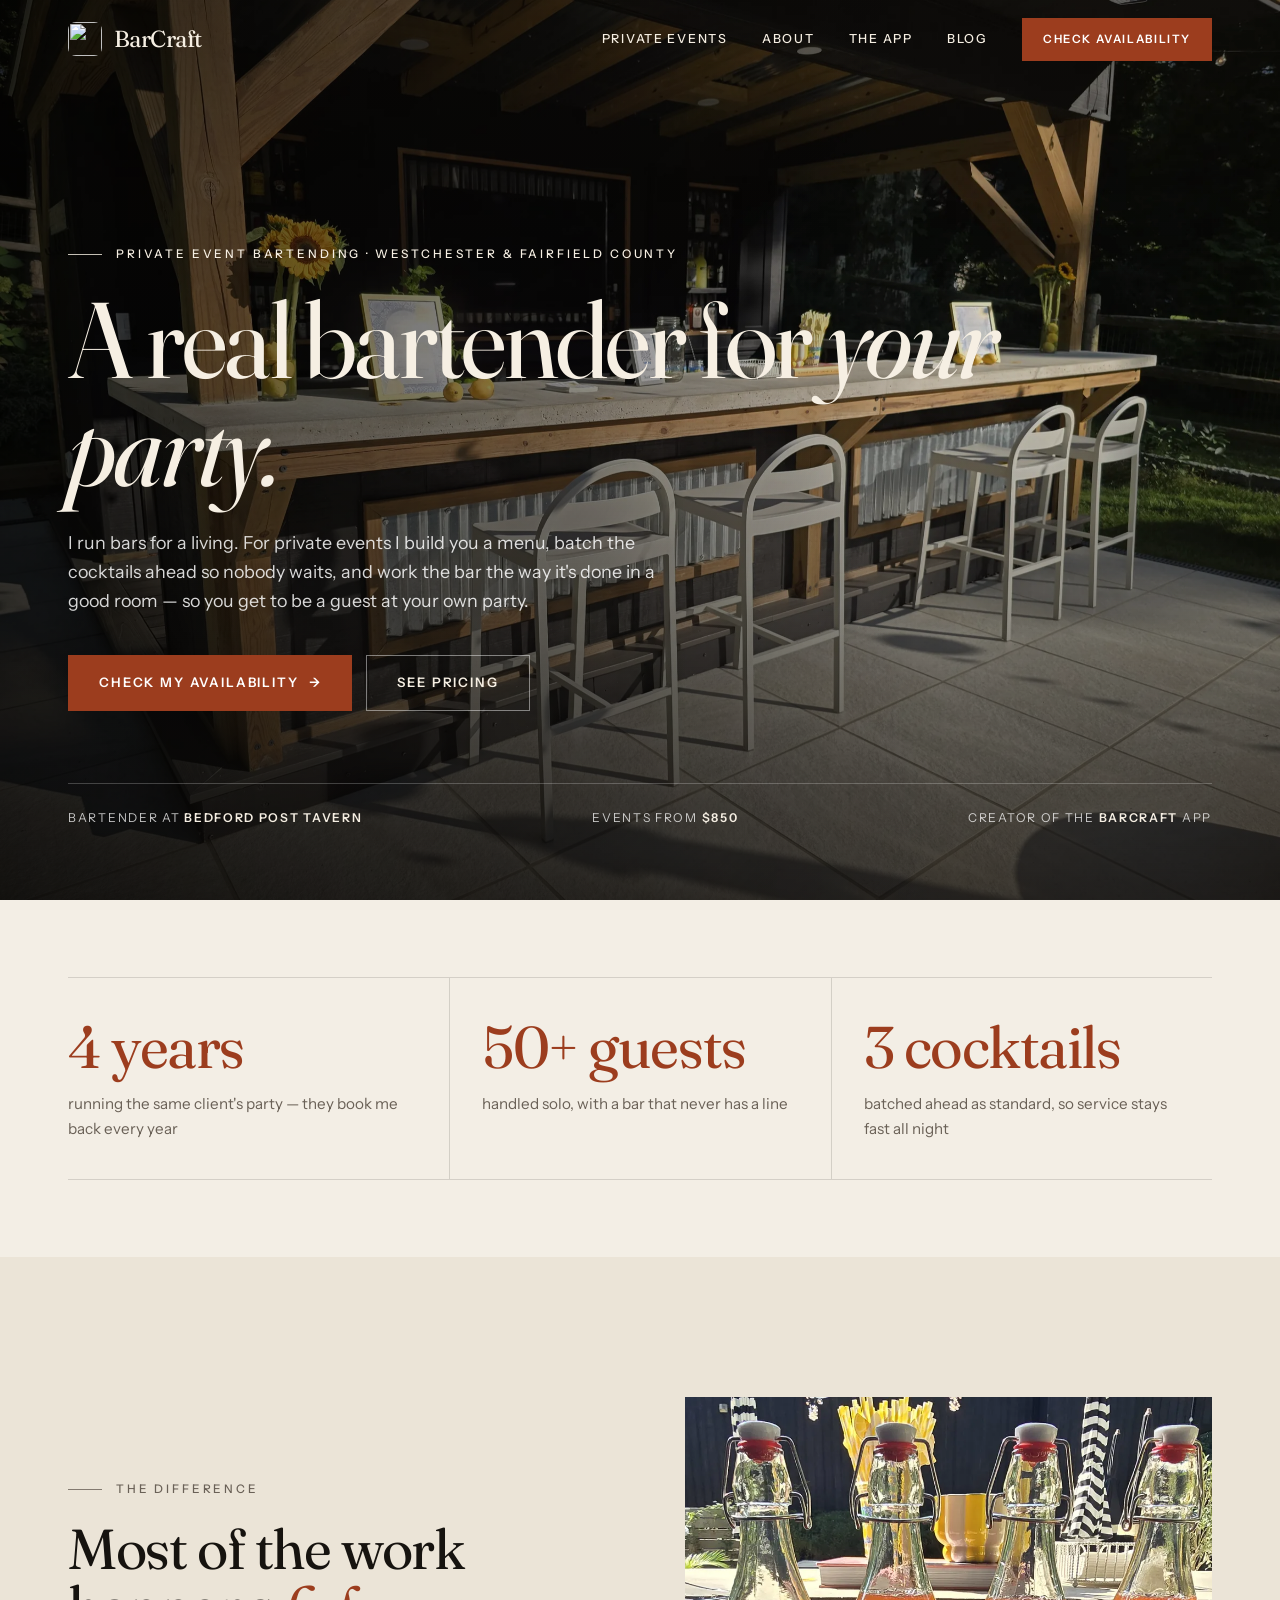
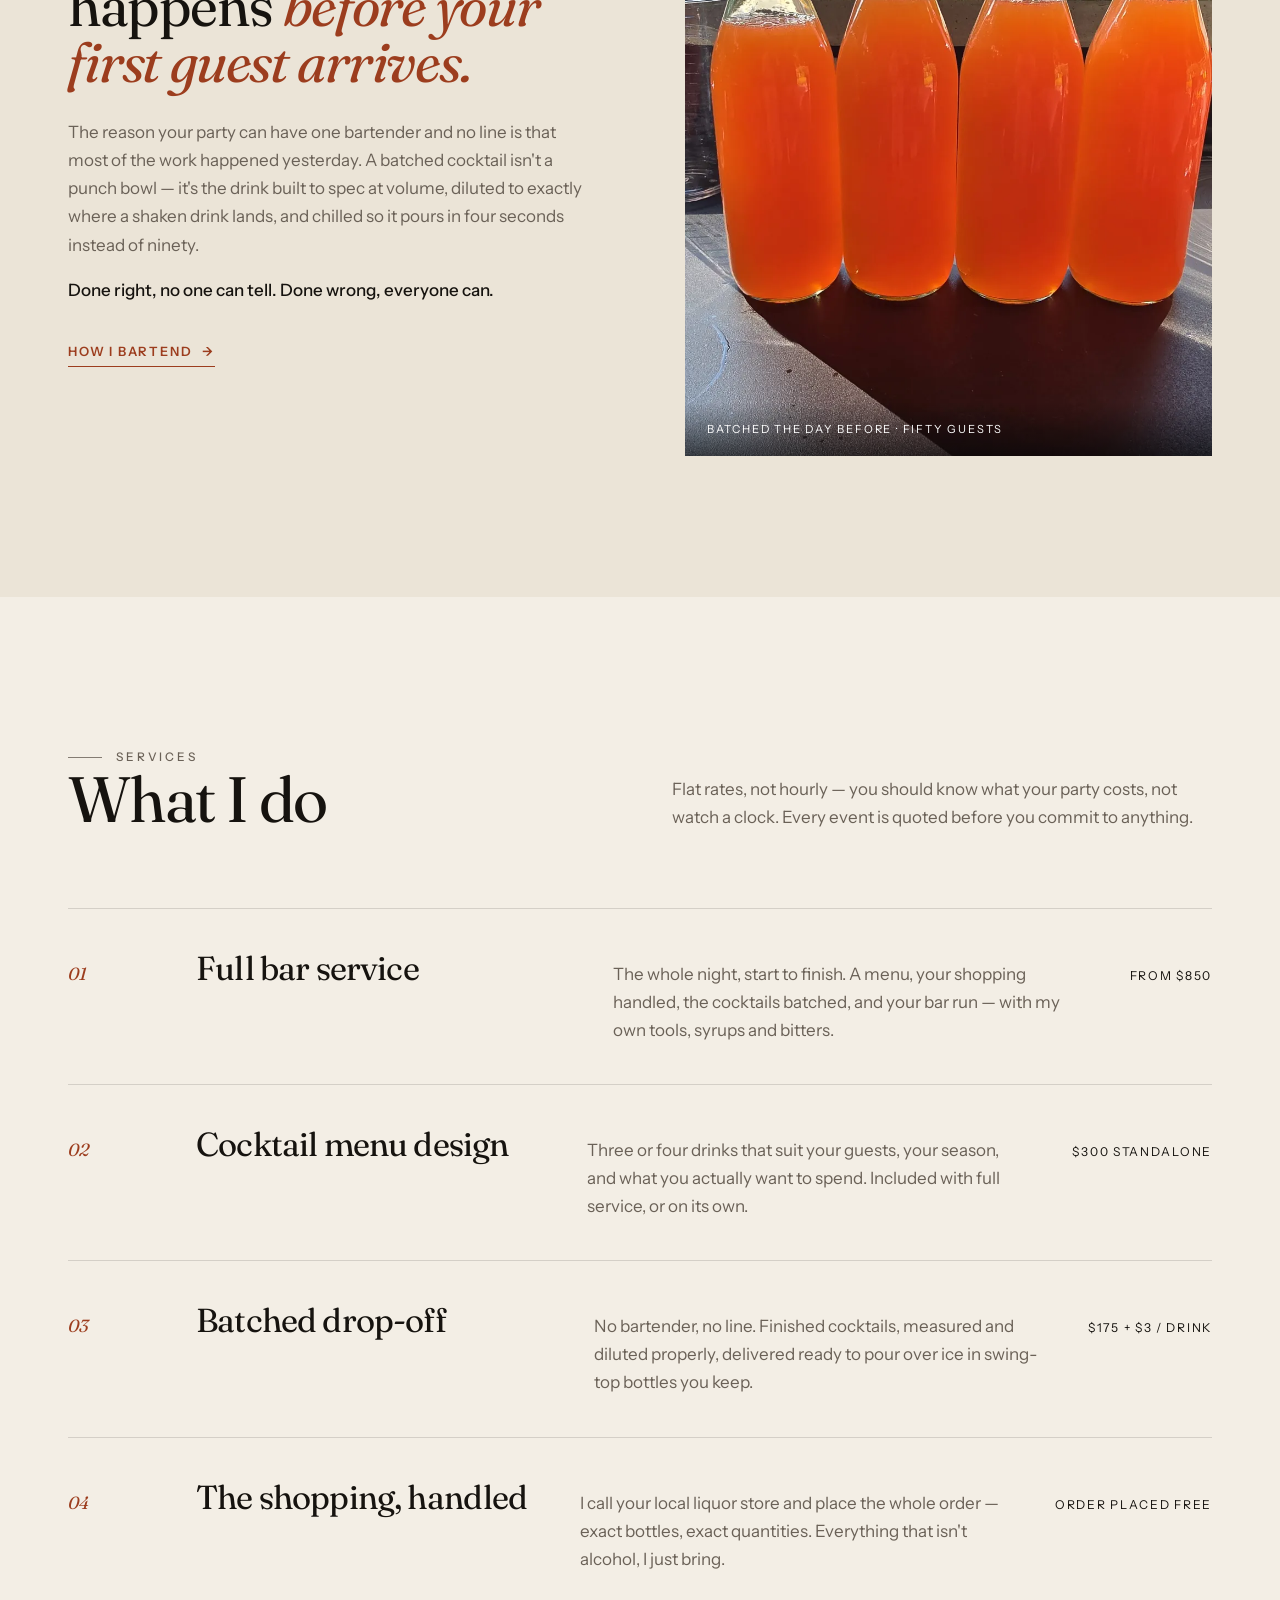
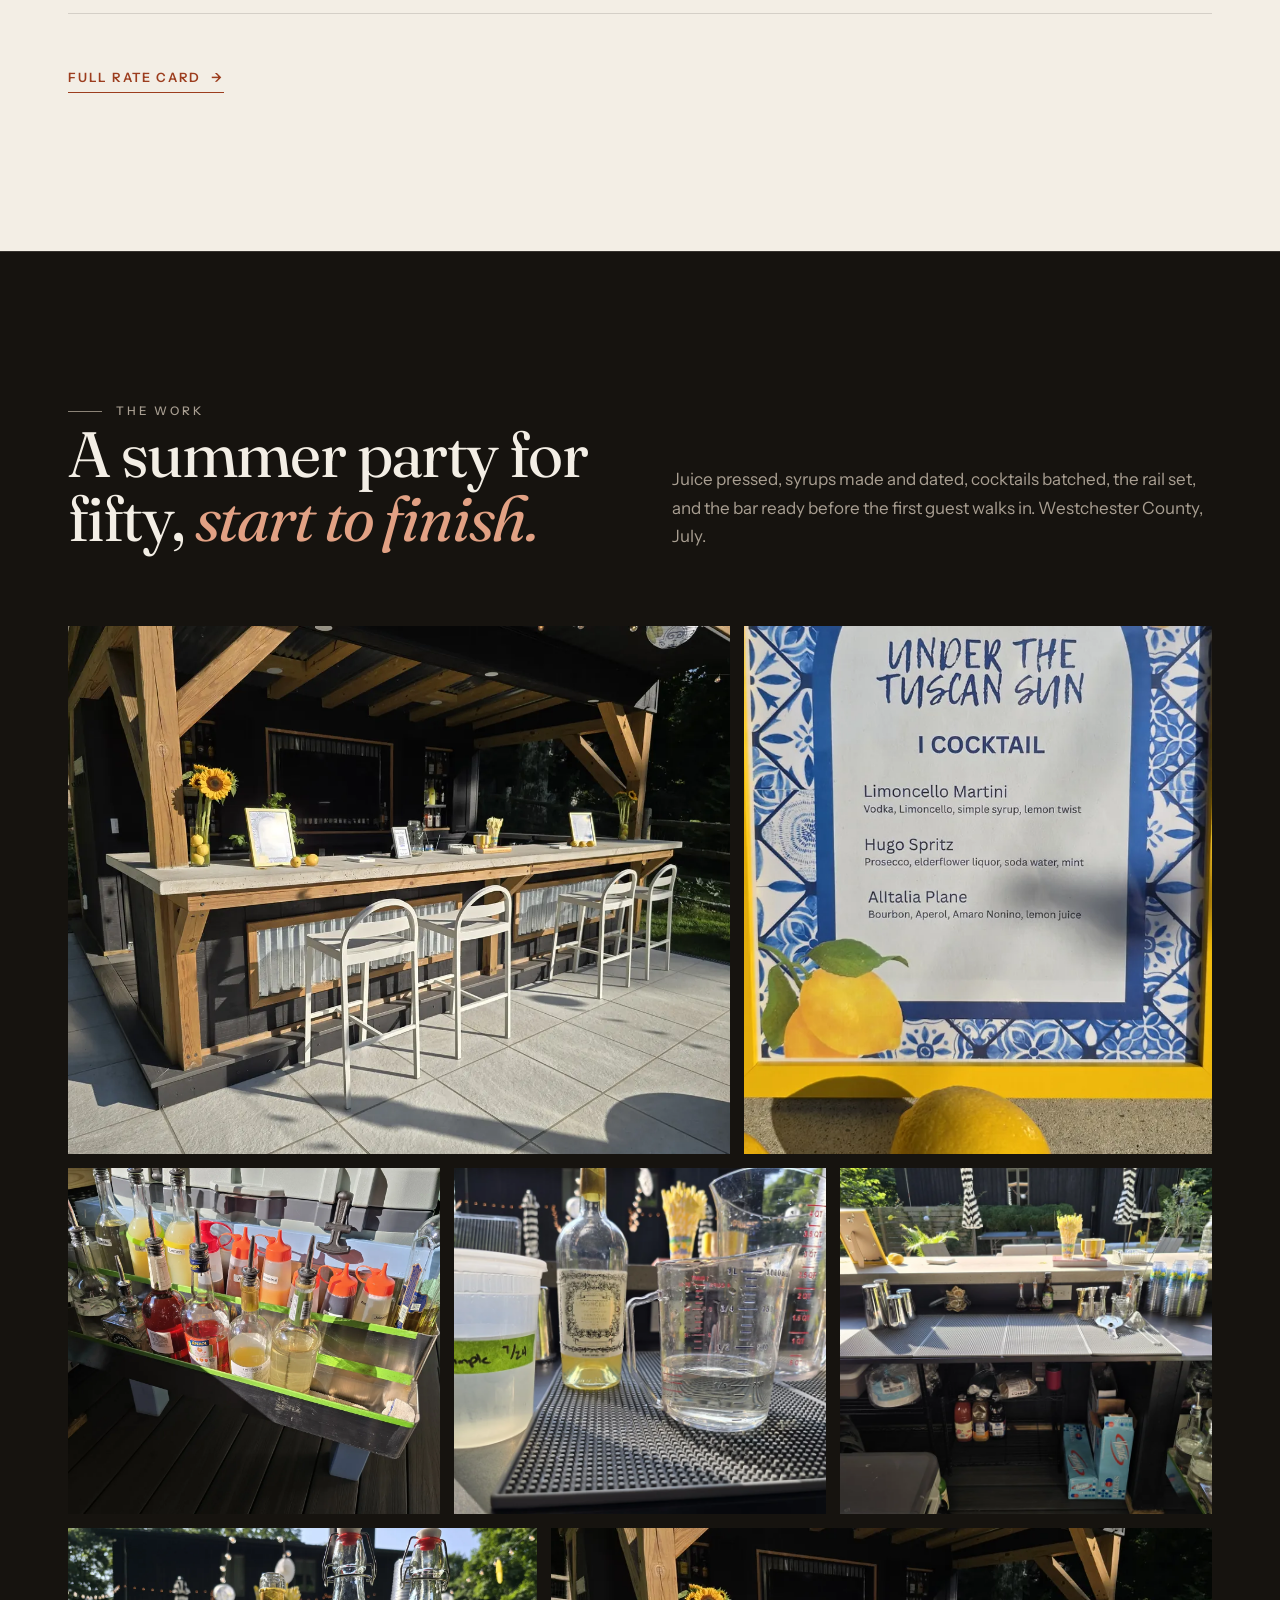
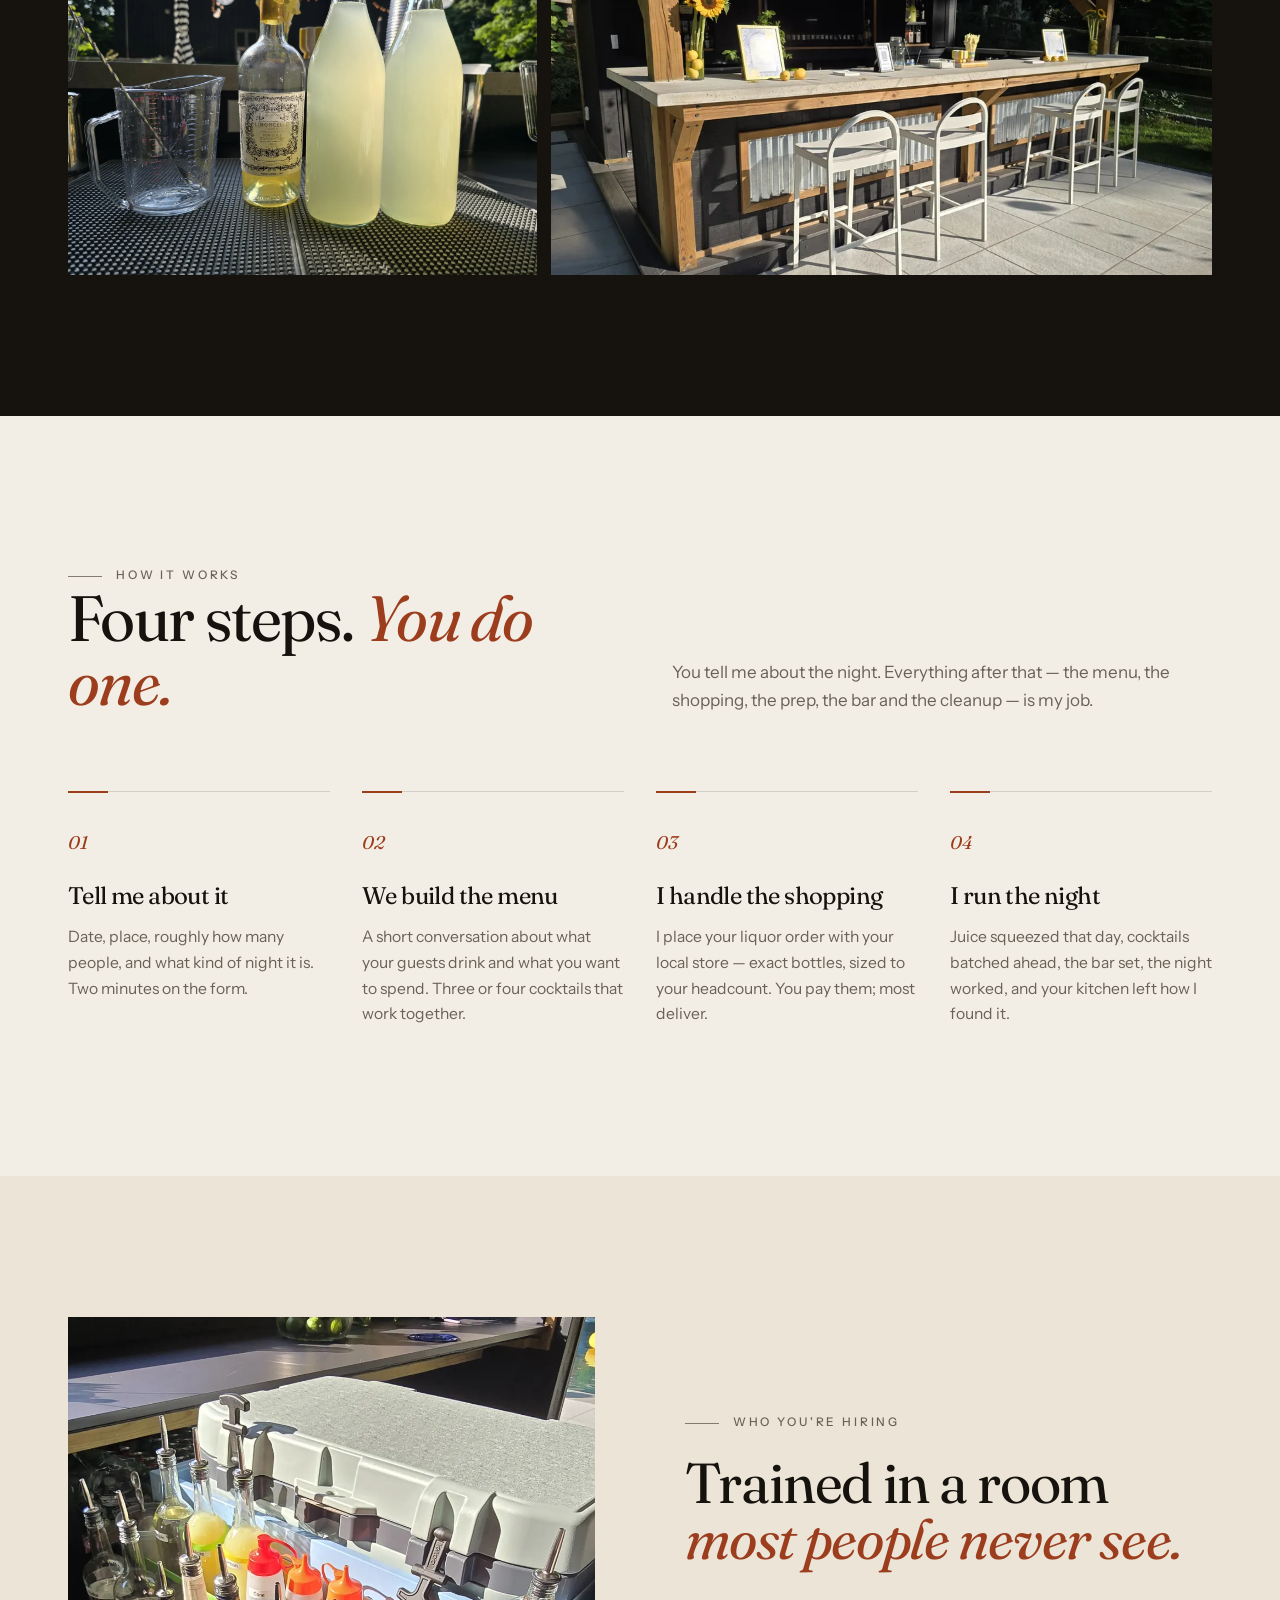
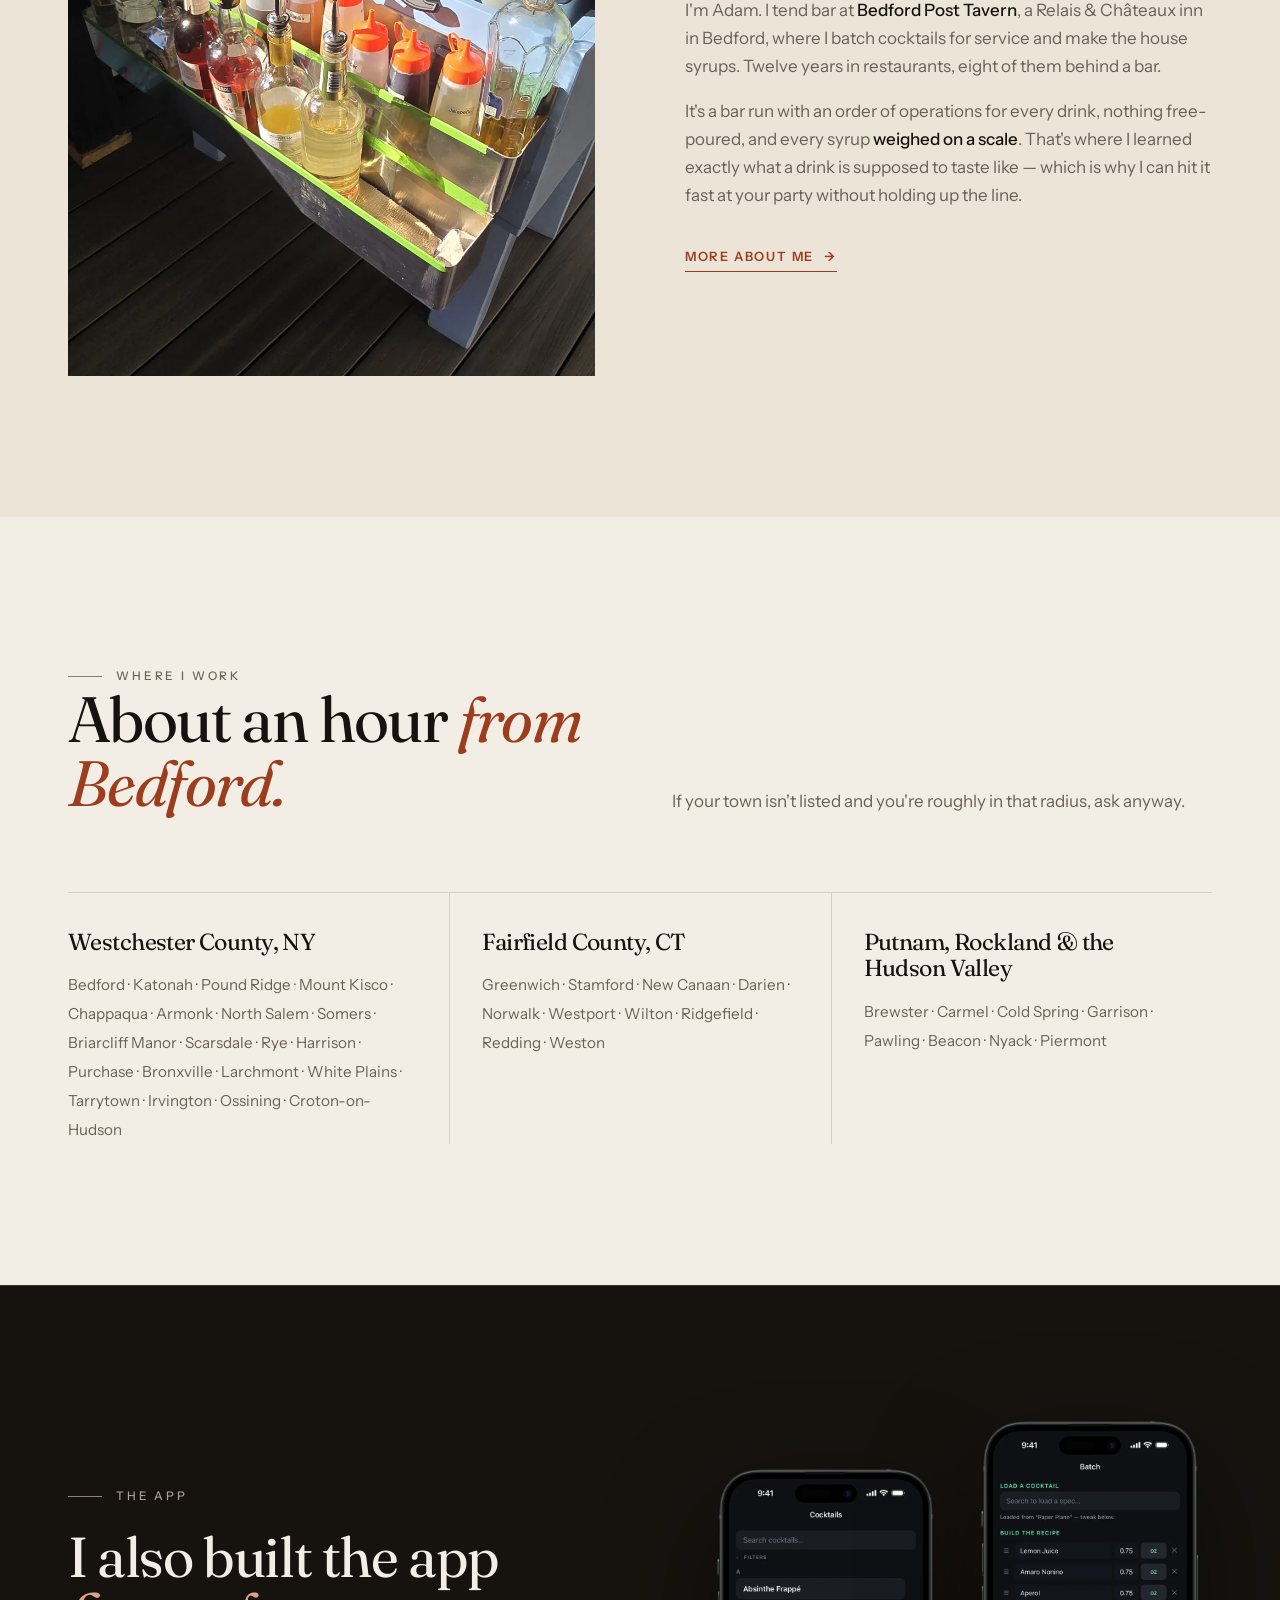
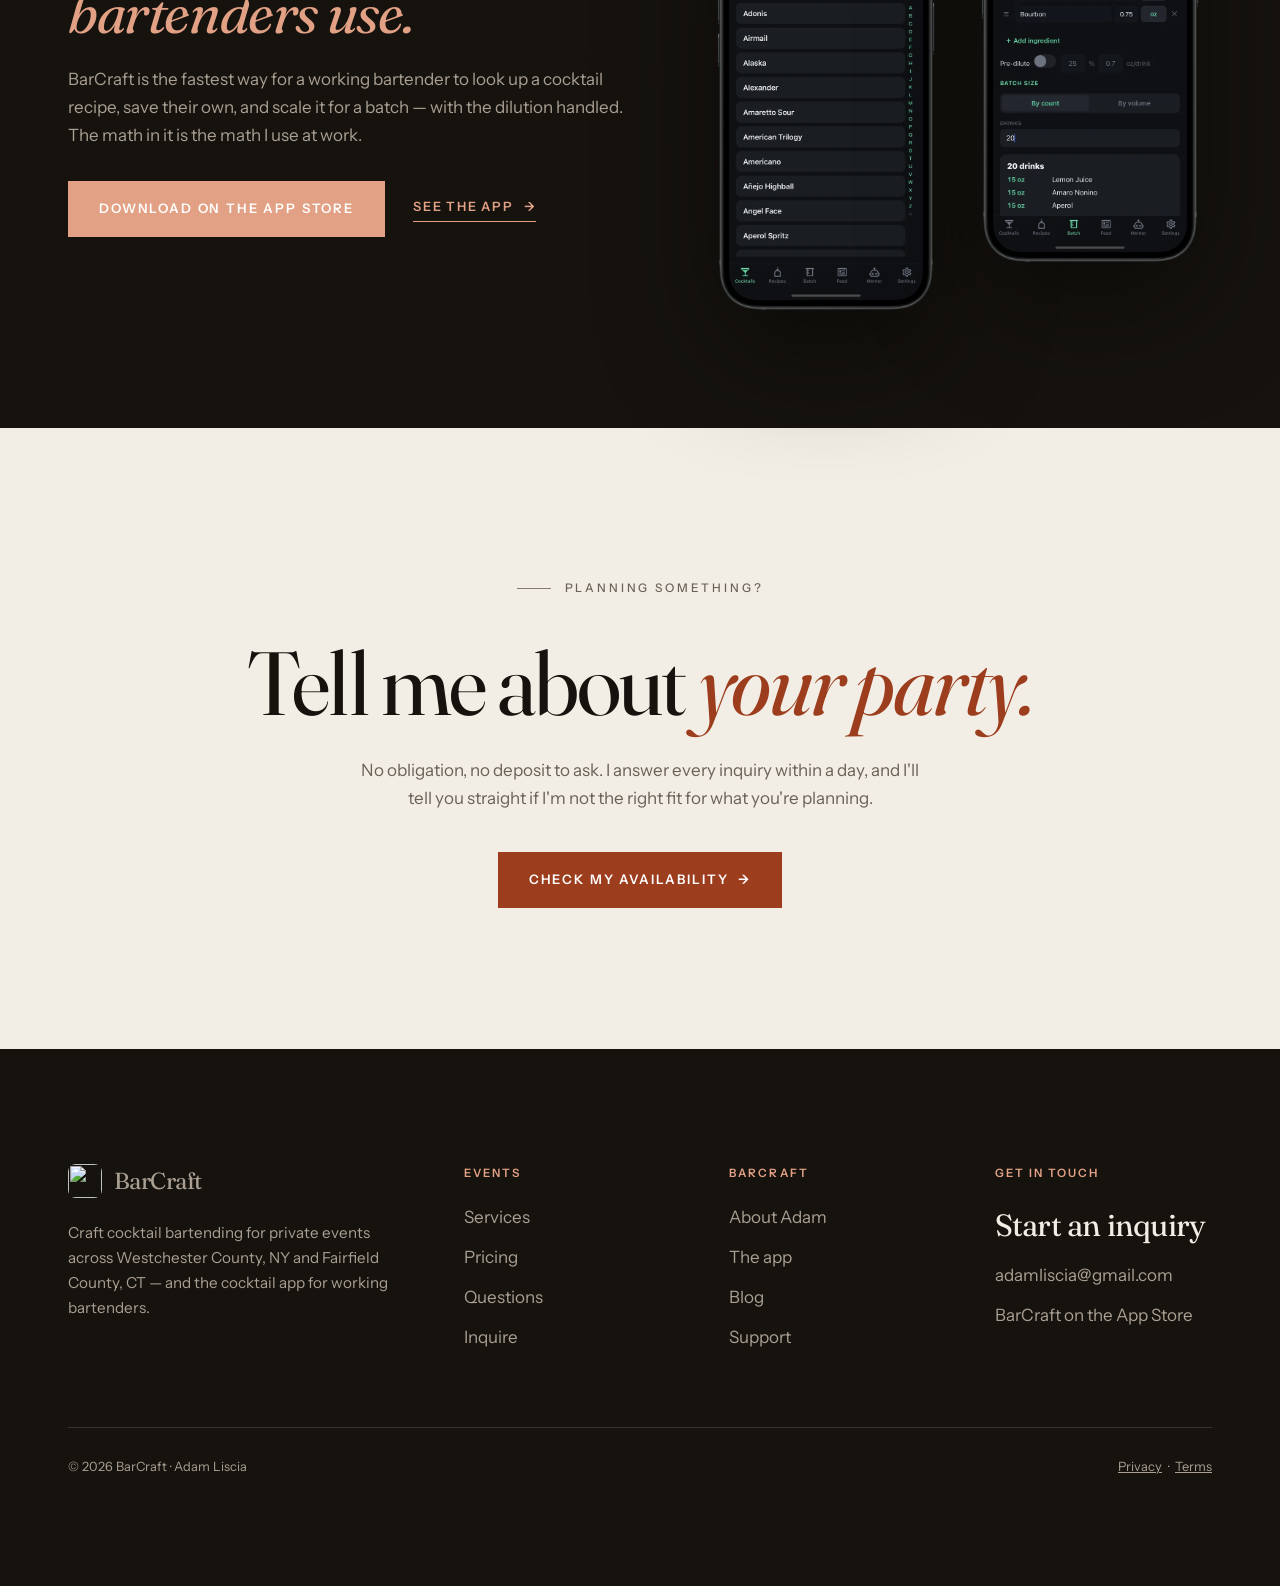
==== commit 8674ff71: "site: say led, not lead, for the Tavern batch program Co-Authored-By: Claude Opus 5.5 <noreply@anthr" ====
--- a/index.html
+++ b/index.html
@@ -199,11 +199,11 @@
           <h2>Trained in a room <em>most people never see.</em></h2>
           <p>
             I'm Adam. I tend bar at <b>Bedford Post Tavern</b>, a Relais &amp; Châteaux inn in Bedford,
-            where I lead the batch cocktail program and make the house syrups. Twelve years in
+            where I batch cocktails for service and make the house syrups. Twelve years in
             restaurants, eight of them behind a bar.
           </p>
           <p>
-            It's a program run with an order of operations for every drink, nothing free-poured, and
+            It's a bar run with an order of operations for every drink, nothing free-poured, and
             every syrup <b>weighed on a scale</b>. That's where I learned exactly what a drink is
             supposed to taste like &mdash; which is why I can hit it fast at your party without
             holding up the line.
